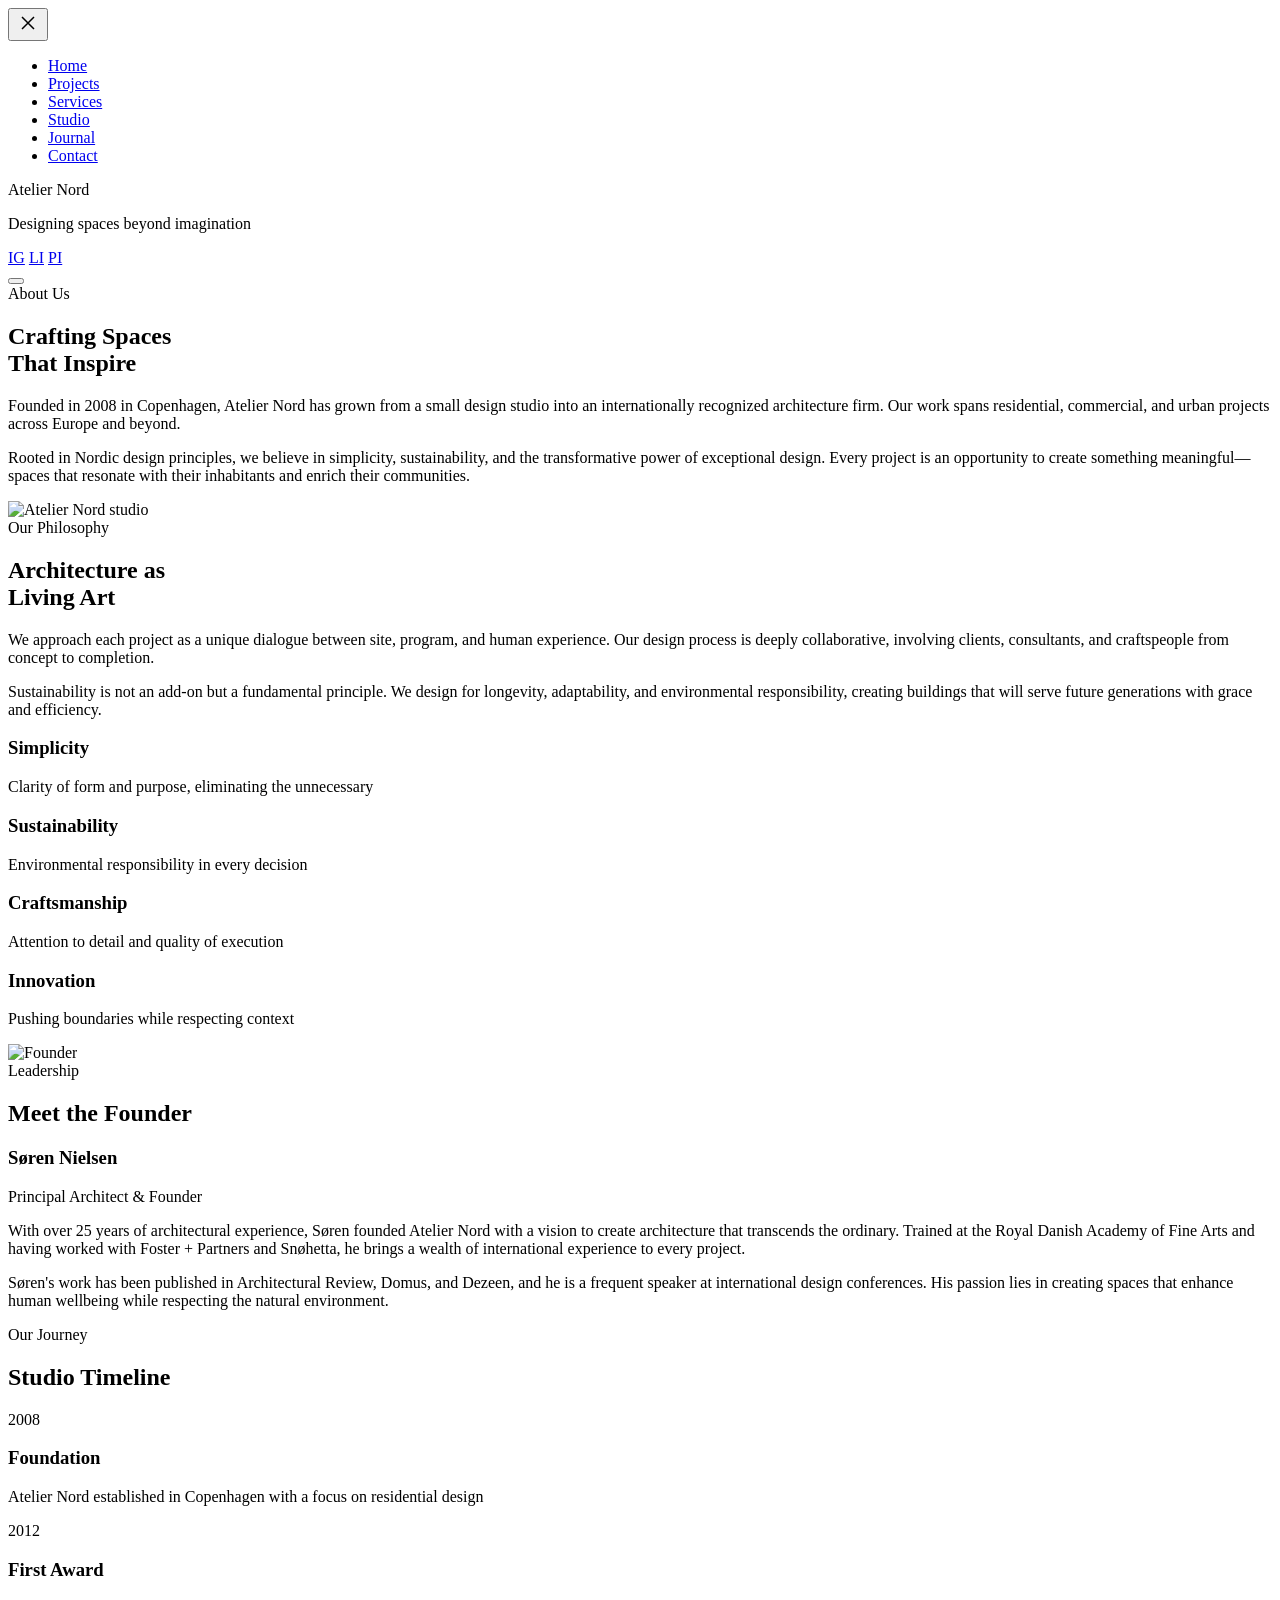
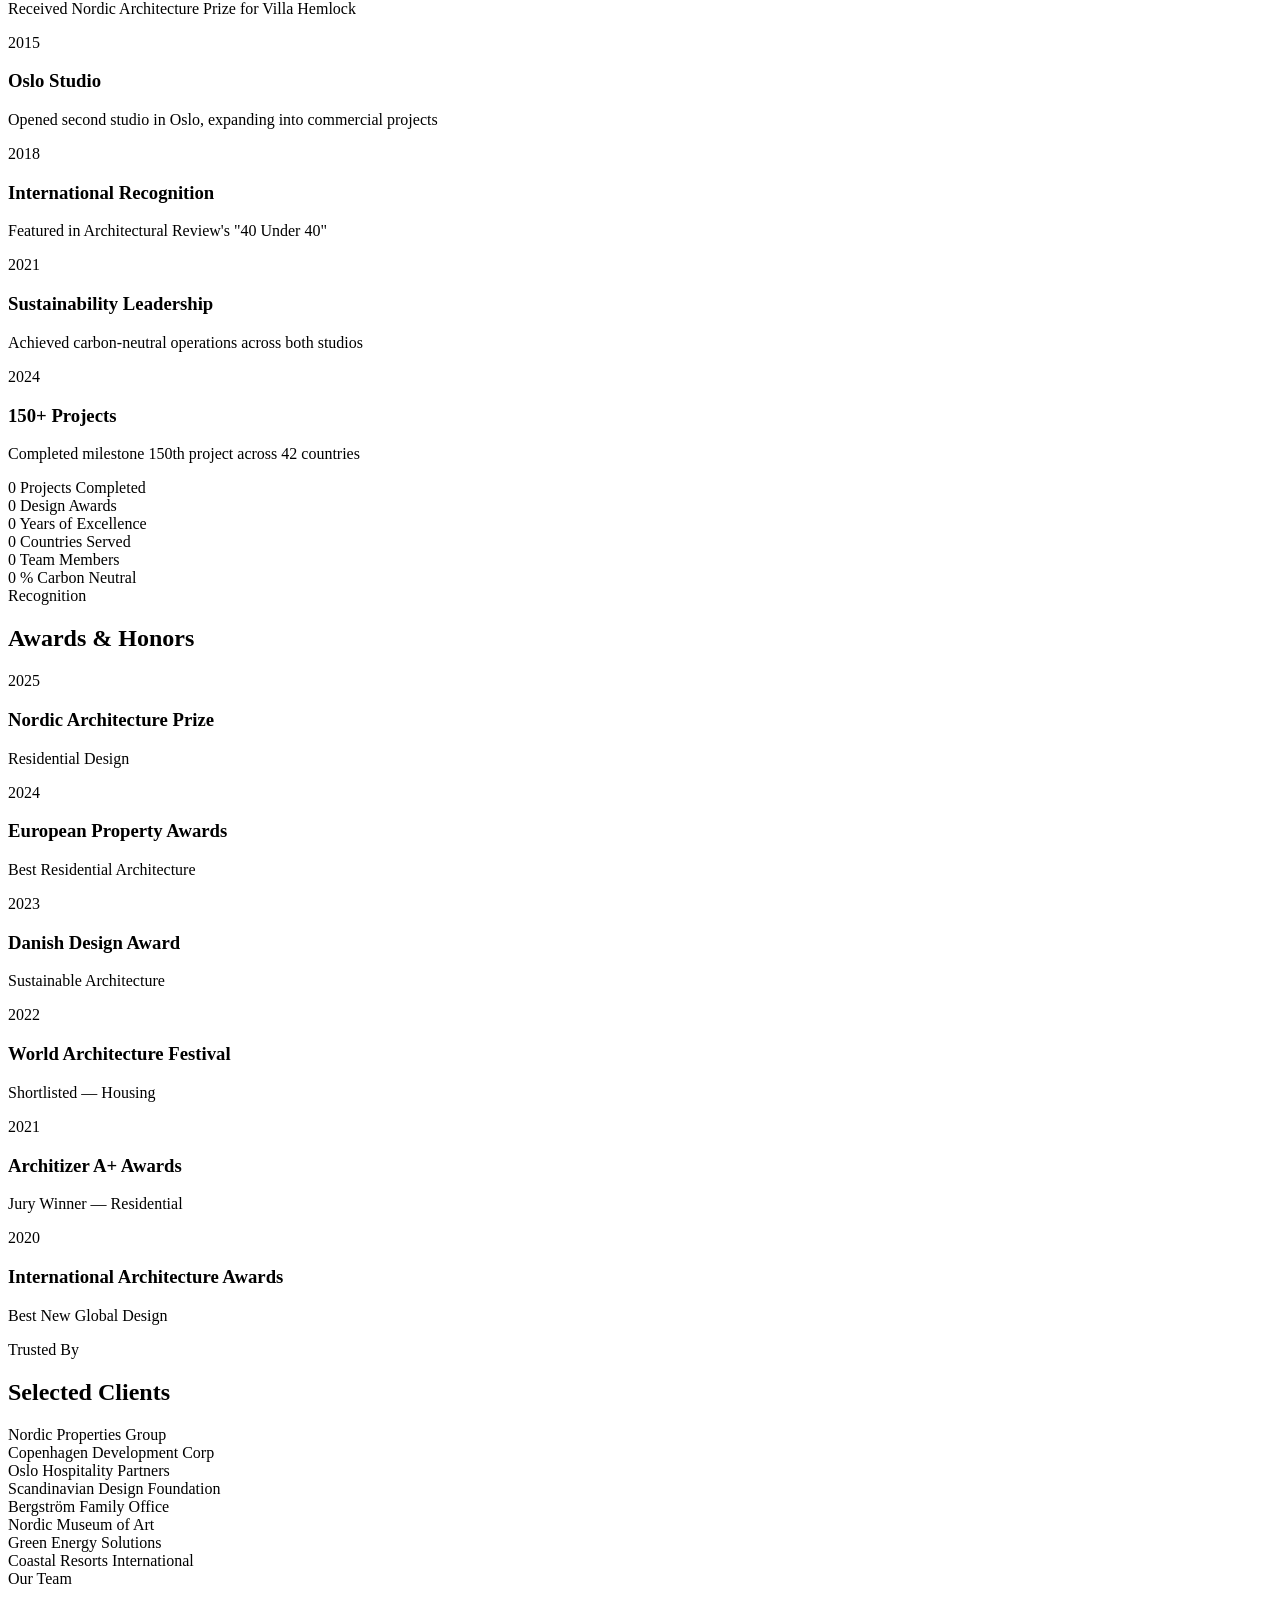
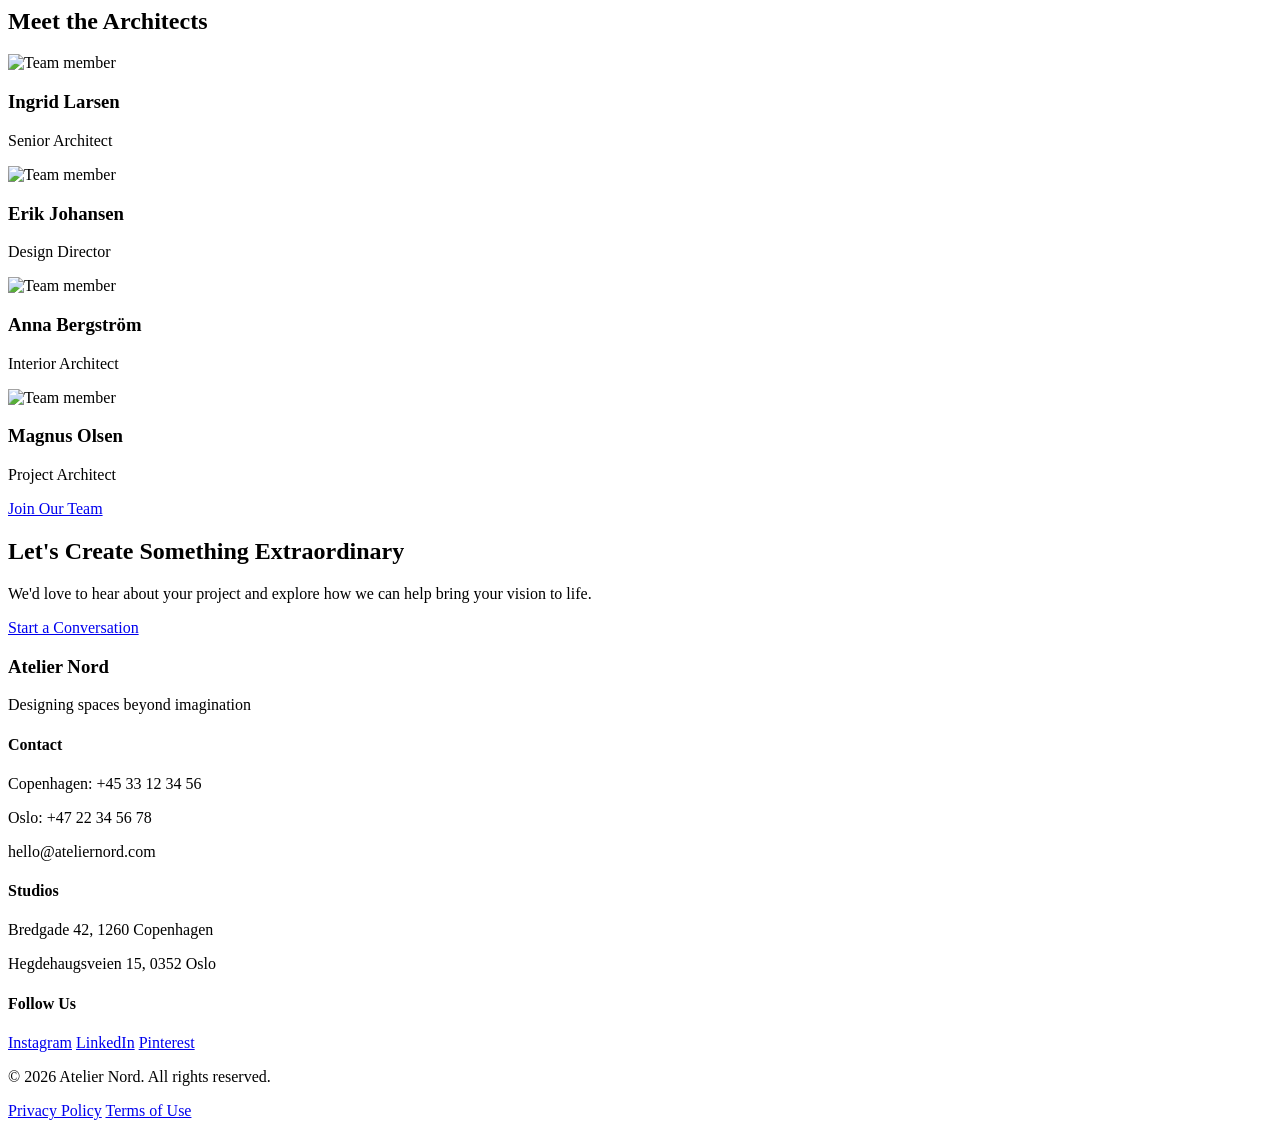
==== about.html @ 42bc9778 "Add files via upload" ====
<!DOCTYPE html>
<html lang="en">
<head>
    <meta charset="UTF-8">
    <meta name="viewport" content="width=device-width, initial-scale=1.0">
    <meta name="description" content="Learn about Atelier Nord—our philosophy, team, and commitment to architectural excellence since 2008.">
    <title>About Us | Atelier Nord</title>
    
    <link rel="preconnect" href="https://fonts.googleapis.com">
    <link rel="preconnect" href="https://fonts.gstatic.com" crossorigin>
    <link href="https://fonts.googleapis.com/css2?family=Cormorant+Garamond:ital,wght@0,300;0,400;0,500;0,600;1,400&family=Inter:wght@300;400;500&display=swap" rel="stylesheet">
    
    <link rel="stylesheet" href="css/style.css">
</head>
<body class="about-page">
    <!-- Custom Cursor -->
    <div class="cursor" id="cursor"></div>
    <div class="cursor-follower" id="cursorFollower"></div>

    <!-- Navigation Sidebar -->
    <nav class="sidebar" id="sidebar">
        <div class="sidebar-header">
            <button class="close-sidebar" id="closeSidebar" aria-label="Close menu">
                <svg width="24" height="24" viewBox="0 0 24 24" fill="none" stroke="currentColor" stroke-width="1.5">
                    <path d="M18 6L6 18M6 6l12 12"/>
                </svg>
            </button>
        </div>
        <div class="sidebar-content">
            <ul class="nav-menu">
                <li><a href="index.html" class="nav-link">Home</a></li>
                <li><a href="projects.html" class="nav-link">Projects</a></li>
                <li><a href="services.html" class="nav-link">Services</a></li>
                <li><a href="about.html" class="nav-link active">Studio</a></li>
                <li><a href="journal.html" class="nav-link">Journal</a></li>
                <li><a href="contact.html" class="nav-link">Contact</a></li>
            </ul>
            <div class="sidebar-footer">
                <p class="studio-name">Atelier Nord</p>
                <p class="studio-tagline">Designing spaces beyond imagination</p>
                <div class="social-links">
                    <a href="#" class="social-link" aria-label="Instagram">IG</a>
                    <a href="#" class="social-link" aria-label="LinkedIn">LI</a>
                    <a href="#" class="social-link" aria-label="Pinterest">PI</a>
                </div>
            </div>
        </div>
    </nav>

    <!-- Menu Toggle -->
    <button class="menu-toggle" id="menuToggle" aria-label="Open menu">
        <span class="hamburger-line"></span>
        <span class="hamburger-line"></span>
        <span class="hamburger-line"></span>
    </button>

    <!-- Studio Introduction -->
    <section class="studio-intro">
        <div class="studio-intro-content">
            <span class="page-label">About Us</span>
            <h1 class="page-title">Crafting Spaces<br>That Inspire</h1>
            <p class="studio-intro-text">
                Founded in 2008 in Copenhagen, Atelier Nord has grown from a small design 
                studio into an internationally recognized architecture firm. Our work spans 
                residential, commercial, and urban projects across Europe and beyond.
            </p>
            <p class="studio-intro-text">
                Rooted in Nordic design principles, we believe in simplicity, sustainability, 
                and the transformative power of exceptional design. Every project is an 
                opportunity to create something meaningful—spaces that resonate with their 
                inhabitants and enrich their communities.
            </p>
        </div>
        <div class="studio-intro-image">
            <img src="https://images.unsplash.com/photo-1497366811353-6870744d04b2?w=1000&q=80" alt="Atelier Nord studio" loading="lazy">
        </div>
    </section>

    <!-- Philosophy -->
    <section class="philosophy-section">
        <div class="philosophy-container">
            <div class="philosophy-content">
                <span class="section-label">Our Philosophy</span>
                <h2 class="section-title">Architecture as<br>Living Art</h2>
                <p class="philosophy-text">
                    We approach each project as a unique dialogue between site, program, 
                    and human experience. Our design process is deeply collaborative, 
                    involving clients, consultants, and craftspeople from concept to completion.
                </p>
                <p class="philosophy-text">
                    Sustainability is not an add-on but a fundamental principle. We design 
                    for longevity, adaptability, and environmental responsibility, creating 
                    buildings that will serve future generations with grace and efficiency.
                </p>
            </div>
            <div class="philosophy-values">
                <div class="value-item">
                    <h3 class="value-title">Simplicity</h3>
                    <p class="value-description">Clarity of form and purpose, eliminating the unnecessary</p>
                </div>
                <div class="value-item">
                    <h3 class="value-title">Sustainability</h3>
                    <p class="value-description">Environmental responsibility in every decision</p>
                </div>
                <div class="value-item">
                    <h3 class="value-title">Craftsmanship</h3>
                    <p class="value-description">Attention to detail and quality of execution</p>
                </div>
                <div class="value-item">
                    <h3 class="value-title">Innovation</h3>
                    <p class="value-description">Pushing boundaries while respecting context</p>
                </div>
            </div>
        </div>
    </section>

    <!-- Founder -->
    <section class="founder-section">
        <div class="founder-container">
            <div class="founder-image">
                <img src="https://images.unsplash.com/photo-1560250097-0b93528c311a?w=800&q=80" alt="Founder" loading="lazy">
            </div>
            <div class="founder-content">
                <span class="section-label">Leadership</span>
                <h2 class="section-title">Meet the Founder</h2>
                <h3 class="founder-name">Søren Nielsen</h3>
                <p class="founder-title">Principal Architect & Founder</p>
                <p class="founder-bio">
                    With over 25 years of architectural experience, Søren founded Atelier Nord 
                    with a vision to create architecture that transcends the ordinary. Trained 
                    at the Royal Danish Academy of Fine Arts and having worked with Foster + 
                    Partners and Snøhetta, he brings a wealth of international experience to 
                    every project.
                </p>
                <p class="founder-bio">
                    Søren's work has been published in Architectural Review, Domus, and 
                    Dezeen, and he is a frequent speaker at international design conferences. 
                    His passion lies in creating spaces that enhance human wellbeing while 
                    respecting the natural environment.
                </p>
            </div>
        </div>
    </section>

    <!-- Timeline -->
    <section class="timeline-section">
        <div class="timeline-container">
            <span class="section-label">Our Journey</span>
            <h2 class="section-title">Studio Timeline</h2>
            <div class="studio-timeline">
                <div class="timeline-item">
                    <div class="timeline-year">2008</div>
                    <div class="timeline-content">
                        <h3>Foundation</h3>
                        <p>Atelier Nord established in Copenhagen with a focus on residential design</p>
                    </div>
                </div>
                <div class="timeline-item">
                    <div class="timeline-year">2012</div>
                    <div class="timeline-content">
                        <h3>First Award</h3>
                        <p>Received Nordic Architecture Prize for Villa Hemlock</p>
                    </div>
                </div>
                <div class="timeline-item">
                    <div class="timeline-year">2015</div>
                    <div class="timeline-content">
                        <h3>Oslo Studio</h3>
                        <p>Opened second studio in Oslo, expanding into commercial projects</p>
                    </div>
                </div>
                <div class="timeline-item">
                    <div class="timeline-year">2018</div>
                    <div class="timeline-content">
                        <h3>International Recognition</h3>
                        <p>Featured in Architectural Review's "40 Under 40"</p>
                    </div>
                </div>
                <div class="timeline-item">
                    <div class="timeline-year">2021</div>
                    <div class="timeline-content">
                        <h3>Sustainability Leadership</h3>
                        <p>Achieved carbon-neutral operations across both studios</p>
                    </div>
                </div>
                <div class="timeline-item">
                    <div class="timeline-year">2024</div>
                    <div class="timeline-content">
                        <h3>150+ Projects</h3>
                        <p>Completed milestone 150th project across 42 countries</p>
                    </div>
                </div>
            </div>
        </div>
    </section>

    <!-- Statistics -->
    <section class="about-statistics">
        <div class="stats-container">
            <div class="stat-item">
                <span class="stat-number" data-count="156">0</span>
                <span class="stat-label">Projects Completed</span>
            </div>
            <div class="stat-item">
                <span class="stat-number" data-count="24">0</span>
                <span class="stat-label">Design Awards</span>
            </div>
            <div class="stat-item">
                <span class="stat-number" data-count="18">0</span>
                <span class="stat-label">Years of Excellence</span>
            </div>
            <div class="stat-item">
                <span class="stat-number" data-count="42">0</span>
                <span class="stat-label">Countries Served</span>
            </div>
            <div class="stat-item">
                <span class="stat-number" data-count="35">0</span>
                <span class="stat-label">Team Members</span>
            </div>
            <div class="stat-item">
                <span class="stat-number" data-count="100">0</span>
                <span class="stat-label">% Carbon Neutral</span>
            </div>
        </div>
    </section>

    <!-- Awards -->
    <section class="awards-section">
        <div class="awards-container">
            <span class="section-label">Recognition</span>
            <h2 class="section-title">Awards & Honors</h2>
            <div class="awards-grid">
                <div class="award-card">
                    <span class="award-year">2025</span>
                    <h3 class="award-name">Nordic Architecture Prize</h3>
                    <p class="award-category">Residential Design</p>
                </div>
                <div class="award-card">
                    <span class="award-year">2024</span>
                    <h3 class="award-name">European Property Awards</h3>
                    <p class="award-category">Best Residential Architecture</p>
                </div>
                <div class="award-card">
                    <span class="award-year">2023</span>
                    <h3 class="award-name">Danish Design Award</h3>
                    <p class="award-category">Sustainable Architecture</p>
                </div>
                <div class="award-card">
                    <span class="award-year">2022</span>
                    <h3 class="award-name">World Architecture Festival</h3>
                    <p class="award-category">Shortlisted — Housing</p>
                </div>
                <div class="award-card">
                    <span class="award-year">2021</span>
                    <h3 class="award-name">Architizer A+ Awards</h3>
                    <p class="award-category">Jury Winner — Residential</p>
                </div>
                <div class="award-card">
                    <span class="award-year">2020</span>
                    <h3 class="award-name">International Architecture Awards</h3>
                    <p class="award-category">Best New Global Design</p>
                </div>
            </div>
        </div>
    </section>

    <!-- Clients -->
    <section class="clients-section">
        <div class="clients-container">
            <span class="section-label">Trusted By</span>
            <h2 class="section-title">Selected Clients</h2>
            <div class="clients-grid">
                <div class="client-item">Nordic Properties Group</div>
                <div class="client-item">Copenhagen Development Corp</div>
                <div class="client-item">Oslo Hospitality Partners</div>
                <div class="client-item">Scandinavian Design Foundation</div>
                <div class="client-item">Bergström Family Office</div>
                <div class="client-item">Nordic Museum of Art</div>
                <div class="client-item">Green Energy Solutions</div>
                <div class="client-item">Coastal Resorts International</div>
            </div>
        </div>
    </section>

    <!-- Team Preview -->
    <section class="team-section">
        <div class="team-container">
            <span class="section-label">Our Team</span>
            <h2 class="section-title">Meet the Architects</h2>
            <div class="team-grid">
                <div class="team-member">
                    <img src="https://images.unsplash.com/photo-1573496359142-b8d87734a5a2?w=600&q=80" alt="Team member" loading="lazy">
                    <h3 class="member-name">Ingrid Larsen</h3>
                    <p class="member-role">Senior Architect</p>
                </div>
                <div class="team-member">
                    <img src="https://images.unsplash.com/photo-1472099645785-5658abf4ff4e?w=600&q=80" alt="Team member" loading="lazy">
                    <h3 class="member-name">Erik Johansen</h3>
                    <p class="member-role">Design Director</p>
                </div>
                <div class="team-member">
                    <img src="https://images.unsplash.com/photo-1580489944761-15a19d654956?w=600&q=80" alt="Team member" loading="lazy">
                    <h3 class="member-name">Anna Bergström</h3>
                    <p class="member-role">Interior Architect</p>
                </div>
                <div class="team-member">
                    <img src="https://images.unsplash.com/photo-1519085360753-af0119f7cbe7?w=600&q=80" alt="Team member" loading="lazy">
                    <h3 class="member-name">Magnus Olsen</h3>
                    <p class="member-role">Project Architect</p>
                </div>
            </div>
            <div class="team-cta">
                <a href="contact.html" class="btn btn-outline">Join Our Team</a>
            </div>
        </div>
    </section>

    <!-- CTA -->
    <section class="about-cta">
        <div class="cta-content">
            <h2 class="cta-title">Let's Create Something Extraordinary</h2>
            <p class="cta-description">We'd love to hear about your project and explore how we can help bring your vision to life.</p>
            <a href="contact.html" class="btn btn-primary btn-large">Start a Conversation</a>
        </div>
    </section>

    <!-- Footer -->
    <footer class="footer">
        <div class="footer-content">
            <div class="footer-brand">
                <h3 class="footer-logo">Atelier Nord</h3>
                <p class="footer-tagline">Designing spaces beyond imagination</p>
            </div>
            
            <div class="footer-contact">
                <h4 class="footer-heading">Contact</h4>
                <p>Copenhagen: +45 33 12 34 56</p>
                <p>Oslo: +47 22 34 56 78</p>
                <p>hello@ateliernord.com</p>
            </div>

            <div class="footer-address">
                <h4 class="footer-heading">Studios</h4>
                <p>Bredgade 42, 1260 Copenhagen</p>
                <p>Hegdehaugsveien 15, 0352 Oslo</p>
            </div>

            <div class="footer-social">
                <h4 class="footer-heading">Follow Us</h4>
                <div class="social-links">
                    <a href="#" class="social-link">Instagram</a>
                    <a href="#" class="social-link">LinkedIn</a>
                    <a href="#" class="social-link">Pinterest</a>
                </div>
            </div>
        </div>
        
        <div class="footer-bottom">
            <p>&copy; 2026 Atelier Nord. All rights reserved.</p>
            <div class="footer-links">
                <a href="#">Privacy Policy</a>
                <a href="#">Terms of Use</a>
            </div>
        </div>
    </footer>

    <script src="js/script.js"></script>
</body>
</html>
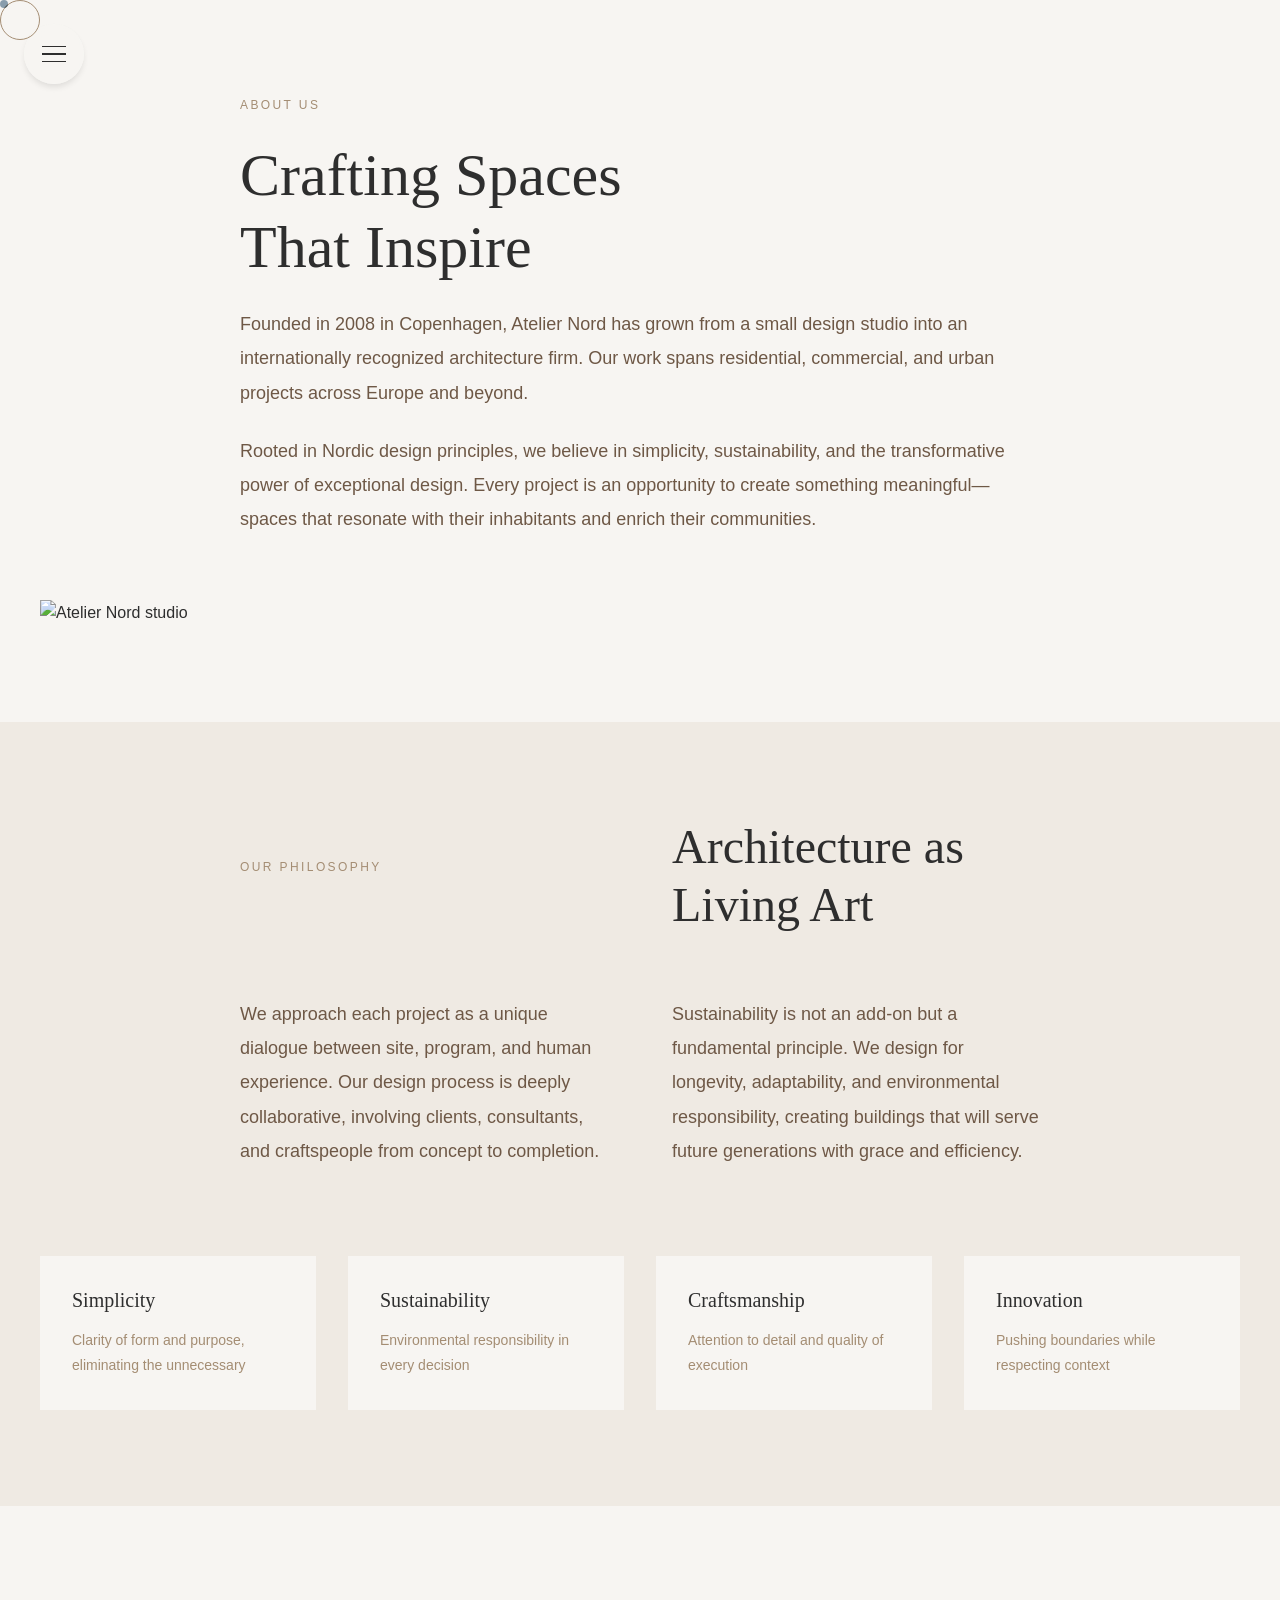
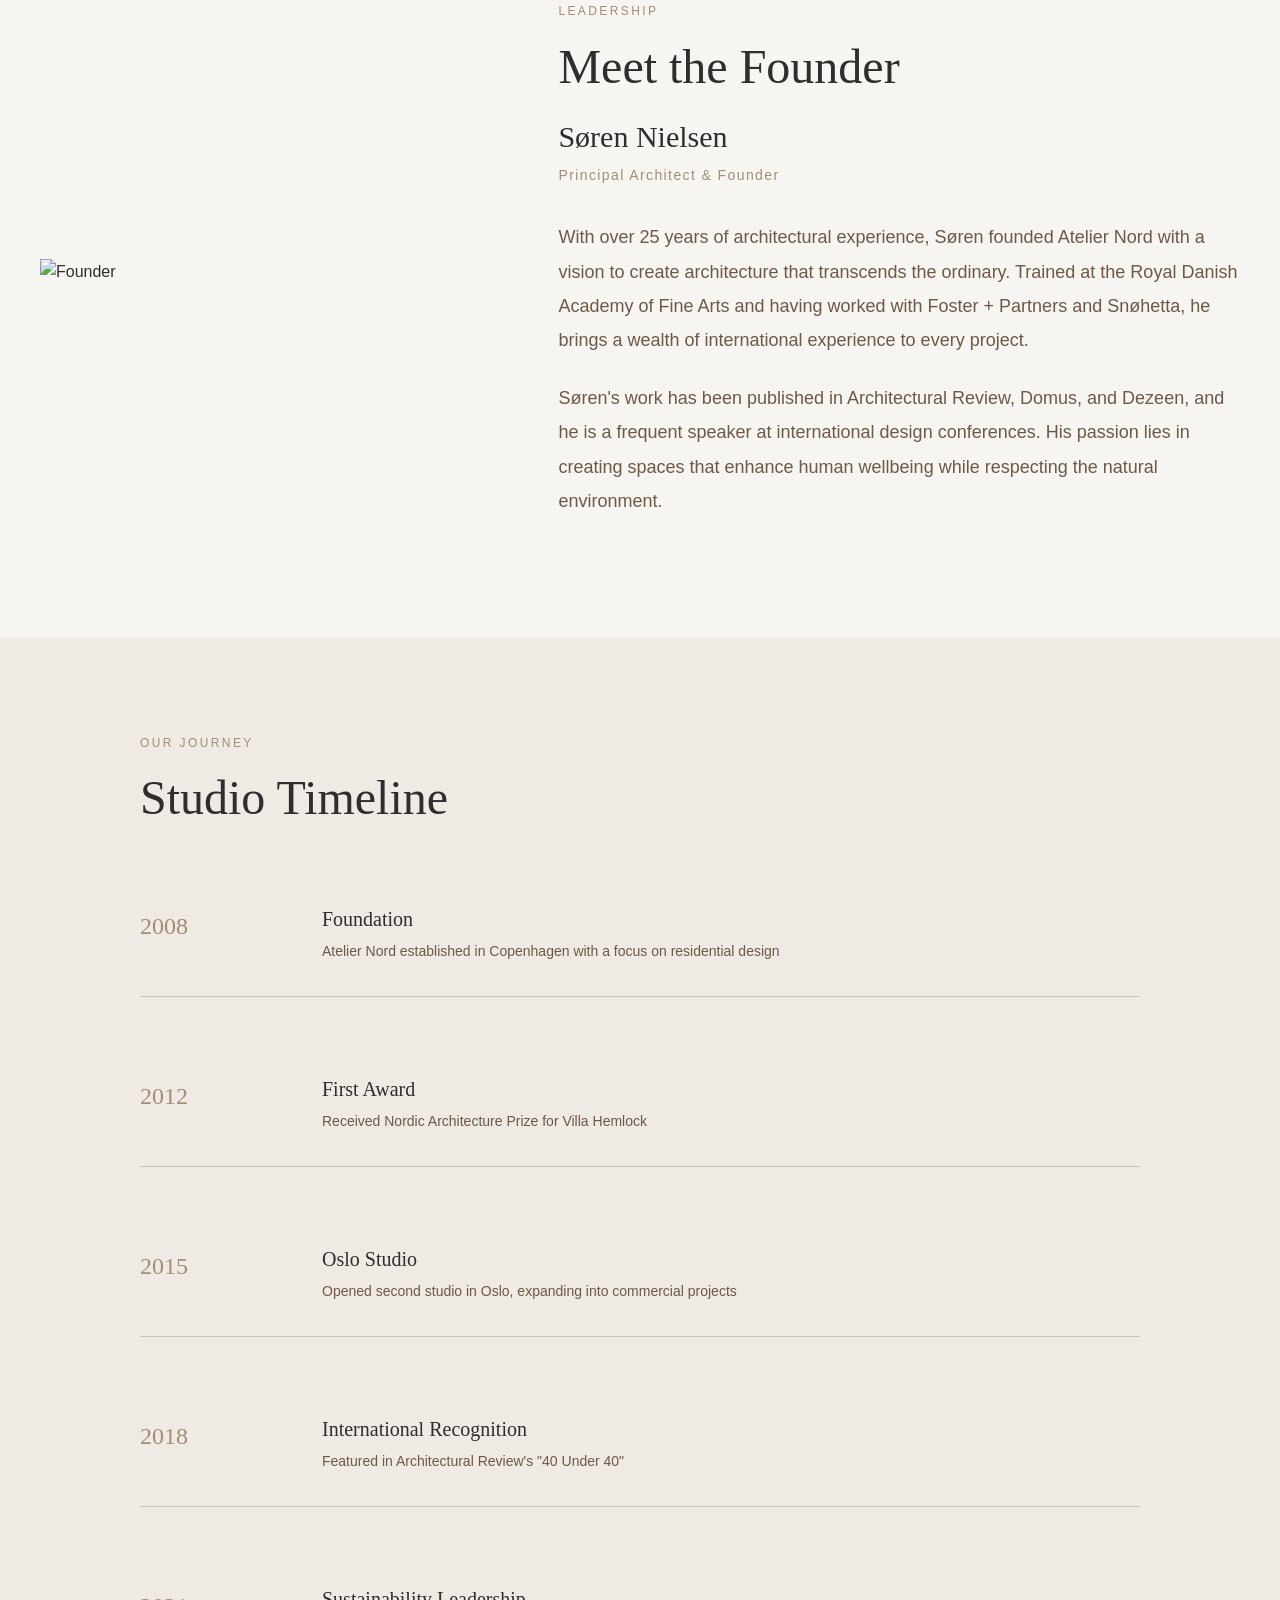
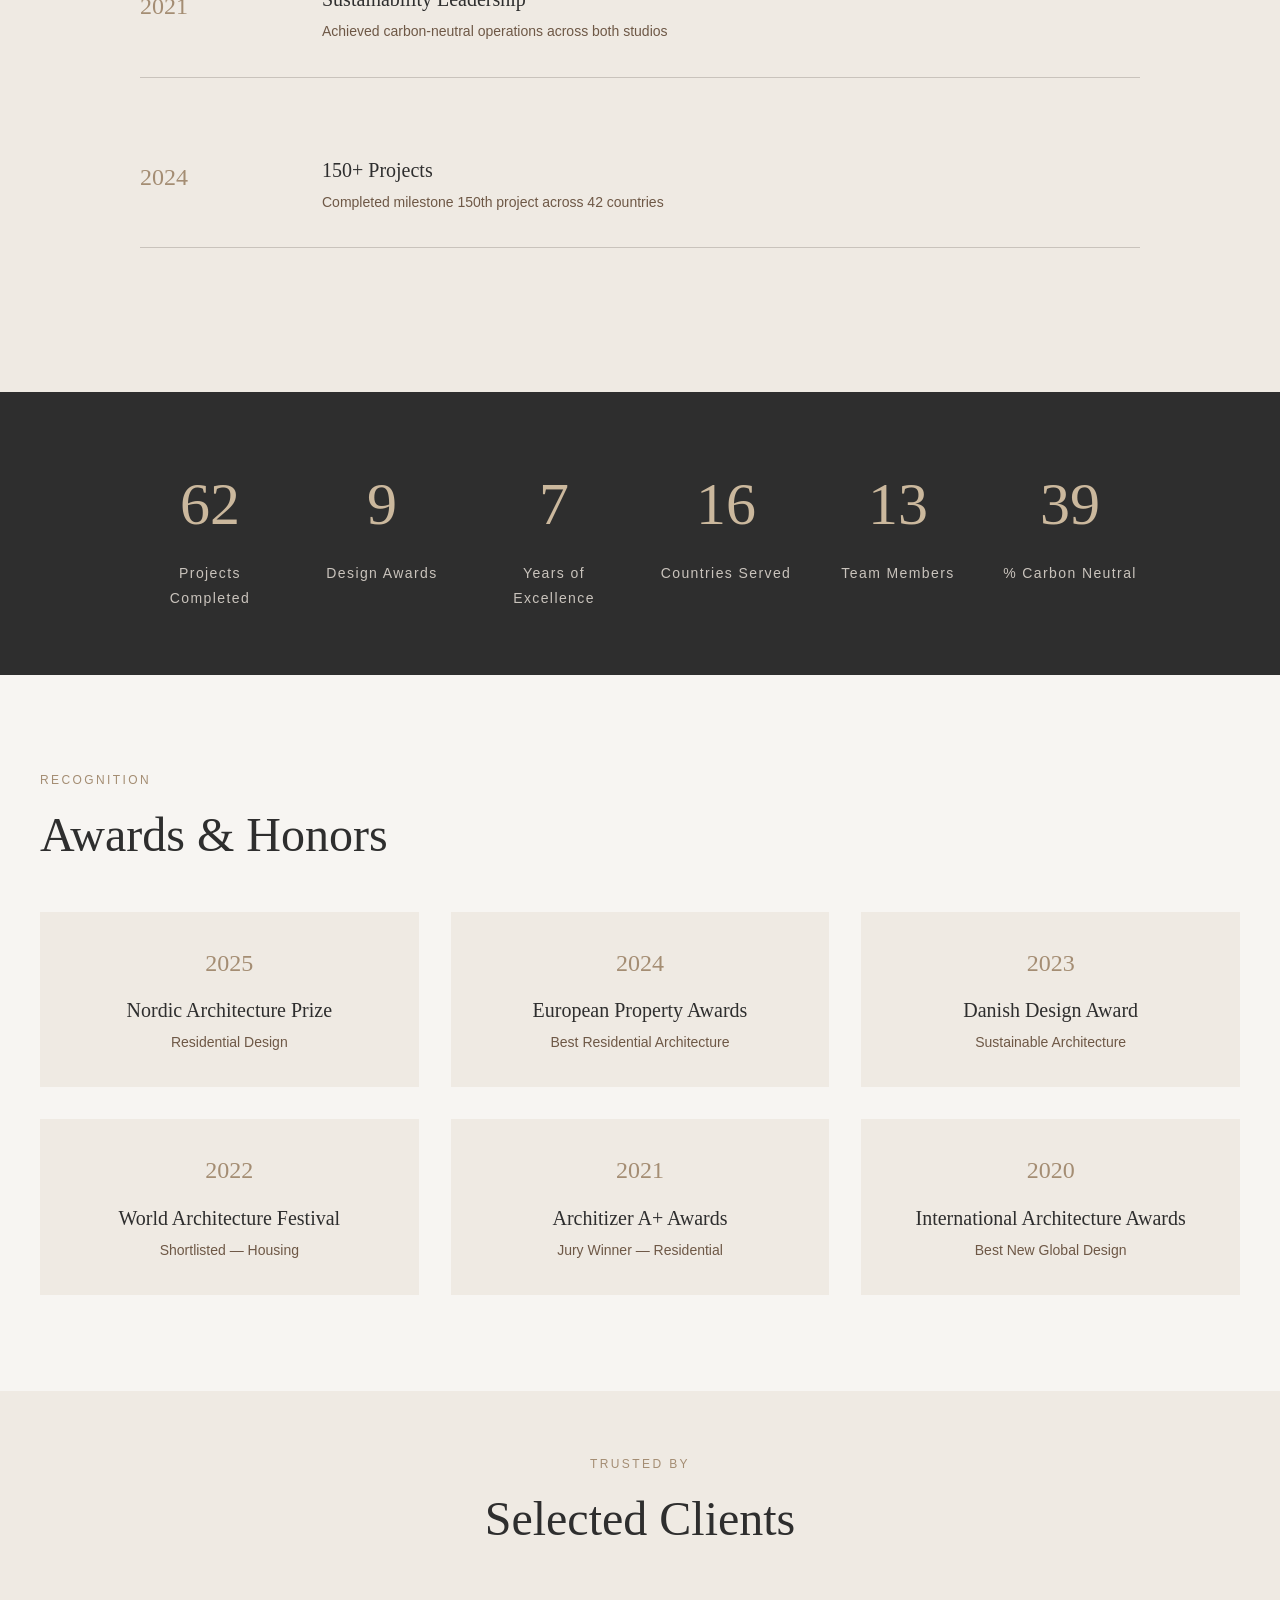
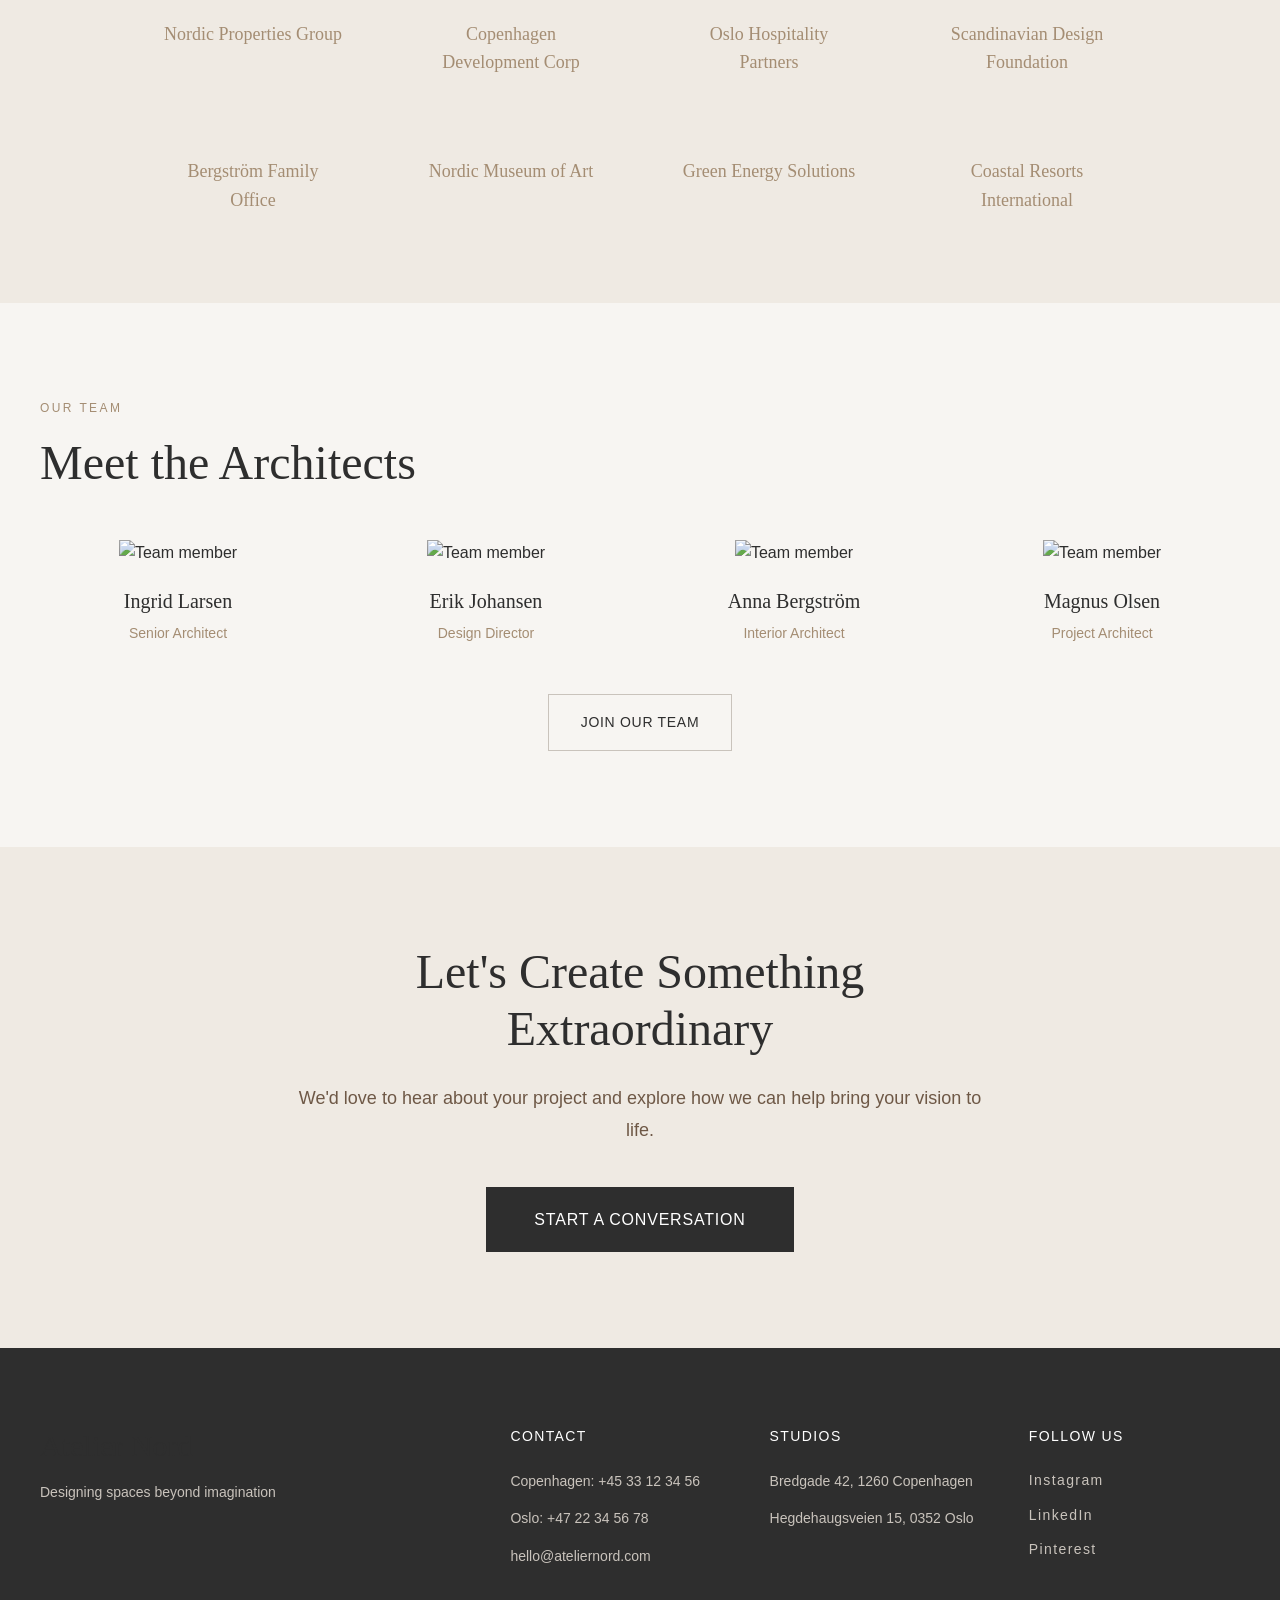
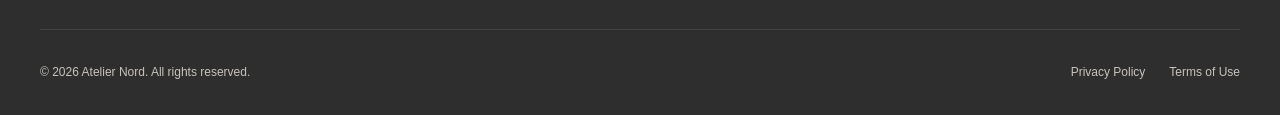
==== commit 36417338: "Update stylesheet and script paths in about.html" ====
--- a/about.html
+++ b/about.html
@@ -10,7 +10,7 @@
     <link rel="preconnect" href="https://fonts.gstatic.com" crossorigin>
     <link href="https://fonts.googleapis.com/css2?family=Cormorant+Garamond:ital,wght@0,300;0,400;0,500;0,600;1,400&family=Inter:wght@300;400;500&display=swap" rel="stylesheet">
     
-    <link rel="stylesheet" href="css/style.css">
+    <link rel="stylesheet" href="style.css">
 </head>
 <body class="about-page">
     <!-- Custom Cursor -->
@@ -364,6 +364,6 @@
         </div>
     </footer>
 
-    <script src="js/script.js"></script>
+    <script src="script.js"></script>
 </body>
-</html>+</html>
--- a/style.css
+++ b/style.css
@@ -0,0 +1,2551 @@
+/* ============================================
+   ATELIER NORD — Premium Architecture Studio
+   Comprehensive Stylesheet
+   ============================================ */
+
+/* CSS Variables & Design Tokens */
+:root {
+    /* Colors */
+    --color-ivory: #F7F5F2;
+    --color-stone: #EFEAE3;
+    --color-concrete: #C9C3BC;
+    --color-sand: #CBB89D;
+    --color-taupe: #A48D73;
+    --color-walnut: #6E5846;
+    --color-charcoal: #2E2E2E;
+    --color-black: #1A1A1A;
+    --color-white: #FFFFFF;
+    
+    /* Typography */
+    --font-serif: 'Cormorant Garamond', Georgia, serif;
+    --font-sans: 'Inter', -apple-system, BlinkMacSystemFont, sans-serif;
+    
+    /* Font Sizes */
+    --text-xs: 0.75rem;
+    --text-sm: 0.875rem;
+    --text-base: 1rem;
+    --text-lg: 1.125rem;
+    --text-xl: 1.25rem;
+    --text-2xl: 1.5rem;
+    --text-3xl: 1.875rem;
+    --text-4xl: 2.25rem;
+    --text-5xl: 3rem;
+    --text-6xl: 3.75rem;
+    --text-7xl: 4.5rem;
+    
+    /* Spacing */
+    --space-1: 0.25rem;
+    --space-2: 0.5rem;
+    --space-3: 0.75rem;
+    --space-4: 1rem;
+    --space-5: 1.25rem;
+    --space-6: 1.5rem;
+    --space-8: 2rem;
+    --space-10: 2.5rem;
+    --space-12: 3rem;
+    --space-16: 4rem;
+    --space-20: 5rem;
+    --space-24: 6rem;
+    --space-32: 8rem;
+    
+    /* Transitions */
+    --transition-fast: 0.2s cubic-bezier(0.4, 0, 0.2, 1);
+    --transition-base: 0.3s cubic-bezier(0.4, 0, 0.2, 1);
+    --transition-slow: 0.5s cubic-bezier(0.4, 0, 0.2, 1);
+    --transition-luxury: 0.8s cubic-bezier(0.16, 1, 0.3, 1);
+    
+    /* Shadows */
+    --shadow-sm: 0 1px 2px 0 rgba(0, 0, 0, 0.05);
+    --shadow-md: 0 4px 6px -1px rgba(0, 0, 0, 0.1);
+    --shadow-lg: 0 10px 15px -3px rgba(0, 0, 0, 0.1);
+    --shadow-xl: 0 20px 25px -5px rgba(0, 0, 0, 0.1);
+    
+    /* Border Radius */
+    --radius-sm: 0.25rem;
+    --radius-md: 0.5rem;
+    --radius-lg: 1rem;
+    --radius-xl: 1.5rem;
+    --radius-full: 9999px;
+}
+
+/* Reset & Base Styles */
+*, *::before, *::after {
+    margin: 0;
+    padding: 0;
+    box-sizing: border-box;
+}
+
+html {
+    scroll-behavior: smooth;
+    -webkit-font-smoothing: antialiased;
+    -moz-osx-font-smoothing: grayscale;
+}
+
+body {
+    font-family: var(--font-sans);
+    font-size: var(--text-base);
+    line-height: 1.6;
+    color: var(--color-charcoal);
+    background-color: var(--color-ivory);
+    overflow-x: hidden;
+    cursor: none;
+}
+
+/* Custom Cursor */
+.cursor {
+    position: fixed;
+    width: 8px;
+    height: 8px;
+    background: var(--color-walnut);
+    border-radius: 50%;
+    pointer-events: none;
+    z-index: 10000;
+    mix-blend-mode: difference;
+    transition: transform 0.1s ease;
+}
+
+.cursor-follower {
+    position: fixed;
+    width: 40px;
+    height: 40px;
+    border: 1px solid var(--color-taupe);
+    border-radius: 50%;
+    pointer-events: none;
+    z-index: 9999;
+    transition: transform 0.3s ease, width 0.3s ease, height 0.3s ease;
+}
+
+.cursor.hover {
+    transform: scale(2);
+}
+
+.cursor-follower.hover {
+    width: 60px;
+    height: 60px;
+    background: rgba(164, 141, 115, 0.1);
+}
+
+/* Typography */
+h1, h2, h3, h4, h5, h6 {
+    font-family: var(--font-serif);
+    font-weight: 400;
+    line-height: 1.2;
+    color: var(--color-charcoal);
+}
+
+h1 { font-size: var(--text-6xl); }
+h2 { font-size: var(--text-5xl); }
+h3 { font-size: var(--text-3xl); }
+h4 { font-size: var(--text-2xl); }
+
+p {
+    color: var(--color-walnut);
+    line-height: 1.8;
+}
+
+a {
+    text-decoration: none;
+    color: inherit;
+    transition: var(--transition-base);
+}
+
+/* Buttons */
+.btn {
+    display: inline-flex;
+    align-items: center;
+    justify-content: center;
+    padding: var(--space-4) var(--space-8);
+    font-family: var(--font-sans);
+    font-size: var(--text-sm);
+    font-weight: 500;
+    letter-spacing: 0.05em;
+    text-transform: uppercase;
+    border: none;
+    cursor: pointer;
+    transition: var(--transition-luxury);
+    position: relative;
+    overflow: hidden;
+}
+
+.btn-primary {
+    background: var(--color-charcoal);
+    color: var(--color-white);
+}
+
+.btn-primary:hover {
+    background: var(--color-walnut);
+    transform: translateY(-2px);
+}
+
+.btn-secondary {
+    background: transparent;
+    color: var(--color-white);
+    border: 1px solid rgba(255, 255, 255, 0.5);
+}
+
+.btn-secondary:hover {
+    background: rgba(255, 255, 255, 0.1);
+    border-color: var(--color-white);
+}
+
+.btn-outline {
+    background: transparent;
+    color: var(--color-charcoal);
+    border: 1px solid var(--color-concrete);
+}
+
+.btn-outline:hover {
+    background: var(--color-charcoal);
+    color: var(--color-white);
+    border-color: var(--color-charcoal);
+}
+
+.btn-text {
+    background: transparent;
+    color: var(--color-taupe);
+    padding: 0;
+}
+
+.btn-text:hover {
+    color: var(--color-walnut);
+}
+
+.btn-large {
+    padding: var(--space-5) var(--space-12);
+    font-size: var(--text-base);
+}
+
+/* ============================================
+   NAVIGATION SIDEBAR
+   ============================================ */
+.menu-toggle {
+    position: fixed;
+    top: var(--space-6);
+    left: var(--space-6);
+    z-index: 1000;
+    background: rgba(247, 245, 242, 0.9);
+    backdrop-filter: blur(10px);
+    border: none;
+    width: 60px;
+    height: 60px;
+    border-radius: 50%;
+    cursor: pointer;
+    display: flex;
+    flex-direction: column;
+    align-items: center;
+    justify-content: center;
+    gap: 6px;
+    transition: var(--transition-base);
+    box-shadow: var(--shadow-md);
+}
+
+.menu-toggle:hover {
+    transform: scale(1.05);
+}
+
+.hamburger-line {
+    width: 24px;
+    height: 1.5px;
+    background: var(--color-charcoal);
+    transition: var(--transition-base);
+}
+
+.menu-toggle.active .hamburger-line:nth-child(1) {
+    transform: rotate(45deg) translate(5px, 5px);
+}
+
+.menu-toggle.active .hamburger-line:nth-child(2) {
+    opacity: 0;
+}
+
+.menu-toggle.active .hamburger-line:nth-child(3) {
+    transform: rotate(-45deg) translate(5px, -5px);
+}
+
+.sidebar {
+    position: fixed;
+    top: 0;
+    left: 0;
+    width: 100%;
+    height: 100vh;
+    background: rgba(247, 245, 242, 0.95);
+    backdrop-filter: blur(20px);
+    z-index: 999;
+    opacity: 0;
+    visibility: hidden;
+    transition: var(--transition-luxury);
+    overflow-y: auto;
+}
+
+.sidebar.active {
+    opacity: 1;
+    visibility: visible;
+}
+
+.sidebar-header {
+    padding: var(--space-6);
+    display: flex;
+    justify-content: flex-end;
+}
+
+.close-sidebar {
+    background: none;
+    border: none;
+    cursor: pointer;
+    padding: var(--space-2);
+    color: var(--color-charcoal);
+    transition: var(--transition-base);
+}
+
+.close-sidebar:hover {
+    transform: rotate(90deg);
+}
+
+.sidebar-content {
+    padding: var(--space-12) var(--space-6);
+    max-width: 600px;
+    margin: 0 auto;
+}
+
+.nav-menu {
+    list-style: none;
+    margin-bottom: var(--space-16);
+}
+
+.nav-menu li {
+    margin-bottom: var(--space-6);
+}
+
+.nav-link {
+    font-family: var(--font-serif);
+    font-size: var(--text-5xl);
+    color: var(--color-charcoal);
+    display: block;
+    padding: var(--space-4) 0;
+    position: relative;
+    transition: var(--transition-base);
+}
+
+.nav-link::after {
+    content: '';
+    position: absolute;
+    bottom: var(--space-4);
+    left: 0;
+    width: 0;
+    height: 1px;
+    background: var(--color-taupe);
+    transition: var(--transition-luxury);
+}
+
+.nav-link:hover::after,
+.nav-link.active::after {
+    width: 100%;
+}
+
+.nav-link.active {
+    color: var(--color-taupe);
+}
+
+.sidebar-footer {
+    padding-top: var(--space-12);
+    border-top: 1px solid var(--color-concrete);
+}
+
+.studio-name {
+    font-family: var(--font-serif);
+    font-size: var(--text-3xl);
+    color: var(--color-charcoal);
+    margin-bottom: var(--space-2);
+}
+
+.studio-tagline {
+    font-size: var(--text-sm);
+    color: var(--color-taupe);
+    margin-bottom: var(--space-8);
+}
+
+.social-links {
+    display: flex;
+    gap: var(--space-6);
+}
+
+.social-link {
+    font-size: var(--text-sm);
+    color: var(--color-walnut);
+    letter-spacing: 0.1em;
+}
+
+.social-link:hover {
+    color: var(--color-charcoal);
+}
+
+/* ============================================
+   HERO SECTION
+   ============================================ */
+.hero {
+    position: relative;
+    height: 100vh;
+    overflow: hidden;
+    display: flex;
+    align-items: center;
+    justify-content: center;
+}
+
+.hero-background {
+    position: absolute;
+    top: 0;
+    left: 0;
+    width: 100%;
+    height: 100%;
+    z-index: -1;
+}
+
+.parallax-layer {
+    position: absolute;
+    width: 100%;
+    height: 120%;
+    top: -10%;
+}
+
+.hero-image {
+    width: 100%;
+    height: 100%;
+    object-fit: cover;
+    filter: brightness(0.85);
+}
+
+.overlay {
+    position: absolute;
+    top: 0;
+    left: 0;
+    width: 100%;
+    height: 100%;
+    background: linear-gradient(to bottom, rgba(46, 46, 46, 0.3), rgba(46, 46, 46, 0.6));
+}
+
+.hero-content {
+    position: relative;
+    z-index: 1;
+    text-align: center;
+    color: var(--color-white);
+    padding: var(--space-6);
+    max-width: 1200px;
+}
+
+.architectural-grid {
+    position: absolute;
+    top: 0;
+    left: 0;
+    width: 100%;
+    height: 100%;
+    background-image: 
+        linear-gradient(rgba(255,255,255,0.03) 1px, transparent 1px),
+        linear-gradient(90deg, rgba(255,255,255,0.03) 1px, transparent 1px);
+    background-size: 100px 100px;
+    pointer-events: none;
+    opacity: 0.5;
+}
+
+.hero-subtitle {
+    font-family: var(--font-sans);
+    font-size: var(--text-sm);
+    letter-spacing: 0.2em;
+    text-transform: uppercase;
+    margin-bottom: var(--space-8);
+    opacity: 0;
+    transform: translateY(30px);
+    animation: fadeInUp 1s var(--transition-luxury) forwards;
+}
+
+.hero-title {
+    font-family: var(--font-serif);
+    font-size: var(--text-7xl);
+    font-weight: 300;
+    line-height: 1.1;
+    margin-bottom: var(--space-12);
+}
+
+.title-line {
+    display: block;
+    opacity: 0;
+    transform: translateY(50px);
+    animation: fadeInUp 1s var(--transition-luxury) forwards;
+}
+
+.title-line:nth-child(1) { animation-delay: 0.2s; }
+.title-line:nth-child(2) { animation-delay: 0.4s; }
+.title-line:nth-child(3) { animation-delay: 0.6s; }
+.title-line:nth-child(4) { animation-delay: 0.8s; }
+
+.title-line.italic {
+    font-style: italic;
+    font-weight: 400;
+}
+
+.hero-cta {
+    display: flex;
+    gap: var(--space-6);
+    justify-content: center;
+    opacity: 0;
+    transform: translateY(30px);
+    animation: fadeInUp 1s 1s var(--transition-luxury) forwards;
+}
+
+.hero-scroll-indicator {
+    position: absolute;
+    bottom: var(--space-12);
+    left: 50%;
+    transform: translateX(-50%);
+    display: flex;
+    flex-direction: column;
+    align-items: center;
+    gap: var(--space-4);
+    color: var(--color-white);
+    font-size: var(--text-xs);
+    letter-spacing: 0.2em;
+    text-transform: uppercase;
+    opacity: 0;
+    animation: fadeIn 1s 1.5s var(--transition-luxury) forwards;
+}
+
+.scroll-line {
+    width: 1px;
+    height: 60px;
+    background: linear-gradient(to bottom, var(--color-white), transparent);
+    animation: scrollPulse 2s infinite;
+}
+
+@keyframes fadeInUp {
+    to {
+        opacity: 1;
+        transform: translateY(0);
+    }
+}
+
+@keyframes fadeIn {
+    to { opacity: 1; }
+}
+
+@keyframes scrollPulse {
+    0%, 100% { opacity: 0.3; transform: scaleY(1); }
+    50% { opacity: 1; transform: scaleY(0.8); }
+}
+
+/* ============================================
+   SECTIONS COMMON STYLES
+   ============================================ */
+section {
+    padding: var(--space-24) var(--space-6);
+}
+
+.section-header {
+    margin-bottom: var(--space-16);
+}
+
+.section-header.centered {
+    text-align: center;
+}
+
+.section-label {
+    display: block;
+    font-family: var(--font-sans);
+    font-size: var(--text-xs);
+    letter-spacing: 0.2em;
+    text-transform: uppercase;
+    color: var(--color-taupe);
+    margin-bottom: var(--space-4);
+}
+
+.section-title {
+    font-family: var(--font-serif);
+    font-size: var(--text-5xl);
+    font-weight: 300;
+    color: var(--color-charcoal);
+}
+
+/* ============================================
+   FEATURED PROJECTS
+   ============================================ */
+.featured-projects {
+    background: var(--color-stone);
+}
+
+.projects-grid {
+    display: grid;
+    grid-template-columns: repeat(3, 1fr);
+    gap: var(--space-8);
+    margin-bottom: var(--space-12);
+}
+
+.project-card {
+    position: relative;
+    overflow: hidden;
+    cursor: pointer;
+}
+
+.project-card.featured {
+    grid-column: span 2;
+}
+
+.project-image-wrapper {
+    position: relative;
+    overflow: hidden;
+    aspect-ratio: 4/3;
+}
+
+.project-card.featured .project-image-wrapper {
+    aspect-ratio: 16/9;
+}
+
+.project-image-wrapper img {
+    width: 100%;
+    height: 100%;
+    object-fit: cover;
+    transition: transform var(--transition-luxury);
+}
+
+.project-card:hover .project-image-wrapper img {
+    transform: scale(1.05);
+}
+
+.project-overlay {
+    position: absolute;
+    top: 0;
+    left: 0;
+    width: 100%;
+    height: 100%;
+    background: linear-gradient(to top, rgba(46, 46, 46, 0.8), transparent);
+    opacity: 0;
+    transition: var(--transition-luxury);
+}
+
+.project-card:hover .project-overlay {
+    opacity: 1;
+}
+
+.project-info {
+    padding: var(--space-6) 0;
+}
+
+.project-name {
+    font-family: var(--font-serif);
+    font-size: var(--text-2xl);
+    color: var(--color-charcoal);
+    margin-bottom: var(--space-2);
+}
+
+.project-location,
+.project-year {
+    font-size: var(--text-sm);
+    color: var(--color-taupe);
+}
+
+.view-all-wrapper {
+    text-align: center;
+}
+
+/* ============================================
+   PHILOSOPHY SECTION
+   ============================================ */
+.philosophy {
+    background: var(--color-ivory);
+}
+
+.philosophy-content {
+    display: grid;
+    grid-template-columns: 1fr 1fr;
+    gap: var(--space-16);
+    align-items: center;
+    max-width: 1200px;
+    margin: 0 auto;
+}
+
+.philosophy-text .section-label {
+    margin-bottom: var(--space-6);
+}
+
+.philosophy-text .section-title {
+    margin-bottom: var(--space-8);
+}
+
+.philosophy-description {
+    font-size: var(--text-lg);
+    color: var(--color-walnut);
+    margin-bottom: var(--space-6);
+    line-height: 1.9;
+}
+
+.philosophy-image {
+    position: relative;
+    overflow: hidden;
+}
+
+.philosophy-image img {
+    width: 100%;
+    height: 100%;
+    object-fit: cover;
+    filter: grayscale(20%);
+}
+
+/* ============================================
+   STATISTICS
+   ============================================ */
+.statistics {
+    background: var(--color-charcoal);
+    color: var(--color-white);
+    padding: var(--space-16) var(--space-6);
+}
+
+.stats-container {
+    display: grid;
+    grid-template-columns: repeat(4, 1fr);
+    gap: var(--space-8);
+    max-width: 1000px;
+    margin: 0 auto;
+    text-align: center;
+}
+
+.stat-number {
+    display: block;
+    font-family: var(--font-serif);
+    font-size: var(--text-6xl);
+    font-weight: 300;
+    margin-bottom: var(--space-2);
+}
+
+.stat-label {
+    font-size: var(--text-sm);
+    color: var(--color-concrete);
+    letter-spacing: 0.1em;
+}
+
+/* ============================================
+   SERVICES PREVIEW
+   ============================================ */
+.services-preview {
+    background: var(--color-ivory);
+}
+
+.services-grid {
+    display: grid;
+    grid-template-columns: repeat(4, 1fr);
+    gap: var(--space-8);
+    margin-bottom: var(--space-12);
+}
+
+.service-card {
+    padding: var(--space-8);
+    background: var(--color-stone);
+    transition: var(--transition-luxury);
+    cursor: pointer;
+}
+
+.service-card:hover {
+    transform: translateY(-8px);
+    box-shadow: var(--shadow-xl);
+}
+
+.service-icon {
+    width: 60px;
+    height: 60px;
+    margin-bottom: var(--space-6);
+    color: var(--color-taupe);
+}
+
+.service-title {
+    font-family: var(--font-serif);
+    font-size: var(--text-xl);
+    margin-bottom: var(--space-4);
+    color: var(--color-charcoal);
+}
+
+.service-description {
+    font-size: var(--text-sm);
+    color: var(--color-walnut);
+    line-height: 1.7;
+}
+
+/* ============================================
+   TESTIMONIAL
+   ============================================ */
+.testimonial-section {
+    background: var(--color-stone);
+    padding: var(--space-24) var(--space-6);
+    text-align: center;
+}
+
+.testimonial-content {
+    max-width: 900px;
+    margin: 0 auto;
+}
+
+.testimonial-quote {
+    font-family: var(--font-serif);
+    font-size: var(--text-4xl);
+    font-style: italic;
+    font-weight: 300;
+    color: var(--color-charcoal);
+    line-height: 1.5;
+    margin-bottom: var(--space-10);
+}
+
+.testimonial-author {
+    font-family: var(--font-sans);
+}
+
+.author-name {
+    font-size: var(--text-lg);
+    font-weight: 500;
+    color: var(--color-charcoal);
+    margin-bottom: var(--space-2);
+}
+
+.author-title {
+    font-size: var(--text-sm);
+    color: var(--color-taupe);
+}
+
+/* ============================================
+   FOOTER
+   ============================================ */
+.footer {
+    background: var(--color-charcoal);
+    color: var(--color-white);
+    padding: var(--space-20) var(--space-6) var(--space-8);
+}
+
+.footer-content {
+    display: grid;
+    grid-template-columns: 2fr 1fr 1fr 1fr;
+    gap: var(--space-12);
+    max-width: 1200px;
+    margin: 0 auto;
+    padding-bottom: var(--space-12);
+    border-bottom: 1px solid rgba(255, 255, 255, 0.1);
+}
+
+.footer-logo {
+    font-family: var(--font-serif);
+    font-size: var(--text-3xl);
+    margin-bottom: var(--space-4);
+}
+
+.footer-tagline {
+    font-size: var(--text-sm);
+    color: var(--color-concrete);
+}
+
+.footer-heading {
+    font-family: var(--font-sans);
+    font-size: var(--text-sm);
+    letter-spacing: 0.1em;
+    text-transform: uppercase;
+    margin-bottom: var(--space-6);
+    color: var(--color-white);
+}
+
+.footer-contact p,
+.footer-address p {
+    font-size: var(--text-sm);
+    color: var(--color-concrete);
+    margin-bottom: var(--space-3);
+    line-height: 1.8;
+}
+
+.footer-social .social-links {
+    flex-direction: column;
+    gap: var(--space-3);
+}
+
+.footer-social .social-link {
+    color: var(--color-concrete);
+}
+
+.footer-social .social-link:hover {
+    color: var(--color-white);
+}
+
+.footer-bottom {
+    display: flex;
+    justify-content: space-between;
+    align-items: center;
+    max-width: 1200px;
+    margin: 0 auto;
+    padding-top: var(--space-8);
+}
+
+.footer-bottom p {
+    font-size: var(--text-xs);
+    color: var(--color-concrete);
+}
+
+.footer-links {
+    display: flex;
+    gap: var(--space-6);
+}
+
+.footer-links a {
+    font-size: var(--text-xs);
+    color: var(--color-concrete);
+}
+
+.footer-links a:hover {
+    color: var(--color-white);
+}
+
+/* ============================================
+   PAGE HEADER
+   ============================================ */
+.page-header {
+    padding: var(--space-32) var(--space-6) var(--space-16);
+    text-align: center;
+    background: var(--color-stone);
+}
+
+.page-label {
+    display: block;
+    font-family: var(--font-sans);
+    font-size: var(--text-xs);
+    letter-spacing: 0.2em;
+    text-transform: uppercase;
+    color: var(--color-taupe);
+    margin-bottom: var(--space-6);
+}
+
+.page-title {
+    font-family: var(--font-serif);
+    font-size: var(--text-6xl);
+    font-weight: 300;
+    color: var(--color-charcoal);
+    margin-bottom: var(--space-6);
+}
+
+.page-description {
+    max-width: 600px;
+    margin: 0 auto;
+    font-size: var(--text-lg);
+    color: var(--color-walnut);
+}
+
+/* ============================================
+   PROJECTS PAGE
+   ============================================ */
+.filter-section {
+    padding: 0 var(--space-6) var(--space-12);
+    background: var(--color-ivory);
+    position: sticky;
+    top: 0;
+    z-index: 100;
+}
+
+.filter-container {
+    display: flex;
+    justify-content: center;
+    flex-wrap: wrap;
+    gap: var(--space-4);
+    max-width: 1000px;
+    margin: 0 auto;
+}
+
+.filter-btn {
+    padding: var(--space-3) var(--space-6);
+    background: transparent;
+    border: 1px solid var(--color-concrete);
+    font-family: var(--font-sans);
+    font-size: var(--text-sm);
+    color: var(--color-walnut);
+    cursor: pointer;
+    transition: var(--transition-base);
+}
+
+.filter-btn:hover,
+.filter-btn.active {
+    background: var(--color-charcoal);
+    border-color: var(--color-charcoal);
+    color: var(--color-white);
+}
+
+.projects-masonry {
+    padding: var(--space-6);
+    background: var(--color-ivory);
+}
+
+.masonry-grid {
+    display: grid;
+    grid-template-columns: repeat(3, 1fr);
+    grid-auto-rows: 300px;
+    gap: var(--space-6);
+    max-width: 1400px;
+    margin: 0 auto;
+}
+
+.masonry-item {
+    position: relative;
+    overflow: hidden;
+}
+
+.masonry-item.large {
+    grid-column: span 2;
+}
+
+.masonry-item.tall {
+    grid-row: span 2;
+}
+
+.project-link {
+    display: block;
+    width: 100%;
+    height: 100%;
+}
+
+.project-details {
+    position: absolute;
+    bottom: 0;
+    left: 0;
+    right: 0;
+    padding: var(--space-8);
+    color: var(--color-white);
+    transform: translateY(20px);
+    opacity: 0;
+    transition: var(--transition-luxury);
+}
+
+.project-card:hover .project-details,
+.masonry-item:hover .project-details {
+    transform: translateY(0);
+    opacity: 1;
+}
+
+.project-category {
+    display: inline-block;
+    font-size: var(--text-xs);
+    letter-spacing: 0.1em;
+    text-transform: uppercase;
+    margin-top: var(--space-2);
+    opacity: 0.8;
+}
+
+.load-more-wrapper {
+    text-align: center;
+    padding: var(--space-12);
+}
+
+/* ============================================
+   PROJECT DETAIL PAGE
+   ============================================ */
+.project-hero {
+    position: relative;
+    height: 90vh;
+    overflow: hidden;
+}
+
+.project-hero-image {
+    position: absolute;
+    top: 0;
+    left: 0;
+    width: 100%;
+    height: 100%;
+}
+
+.project-hero-image img {
+    width: 100%;
+    height: 100%;
+    object-fit: cover;
+}
+
+.project-hero-content {
+    position: absolute;
+    bottom: 0;
+    left: 0;
+    right: 0;
+    padding: var(--space-12) var(--space-6);
+    background: linear-gradient(to top, rgba(46, 46, 46, 0.9), transparent);
+    color: var(--color-white);
+}
+
+.project-breadcrumb {
+    font-size: var(--text-sm);
+    margin-bottom: var(--space-4);
+    opacity: 0.8;
+}
+
+.project-breadcrumb a:hover {
+    text-decoration: underline;
+}
+
+.project-title {
+    font-family: var(--font-serif);
+    font-size: var(--text-6xl);
+    font-weight: 300;
+    margin-bottom: var(--space-4);
+}
+
+.project-subtitle {
+    font-size: var(--text-xl);
+    opacity: 0.9;
+    max-width: 600px;
+}
+
+.project-gallery {
+    padding: var(--space-12) var(--space-6);
+    background: var(--color-ivory);
+}
+
+.gallery-grid {
+    display: grid;
+    grid-template-columns: repeat(4, 1fr);
+    grid-auto-rows: 300px;
+    gap: var(--space-4);
+    max-width: 1400px;
+    margin: 0 auto;
+}
+
+.gallery-item {
+    overflow: hidden;
+}
+
+.gallery-item.large {
+    grid-column: span 2;
+    grid-row: span 2;
+}
+
+.gallery-item.wide {
+    grid-column: span 2;
+}
+
+.gallery-item img {
+    width: 100%;
+    height: 100%;
+    object-fit: cover;
+    transition: transform var(--transition-luxury);
+}
+
+.gallery-item:hover img {
+    transform: scale(1.05);
+}
+
+.project-info-section {
+    padding: var(--space-16) var(--space-6);
+    background: var(--color-stone);
+}
+
+.project-info-grid {
+    display: grid;
+    grid-template-columns: 2fr 1fr;
+    gap: var(--space-16);
+    max-width: 1200px;
+    margin: 0 auto;
+}
+
+.description-text {
+    font-size: var(--text-lg);
+    color: var(--color-walnut);
+    margin-bottom: var(--space-6);
+    line-height: 1.9;
+}
+
+.project-specs {
+    display: flex;
+    flex-direction: column;
+    gap: var(--space-6);
+    padding: var(--space-8);
+    background: var(--color-ivory);
+}
+
+.spec-item {
+    display: flex;
+    flex-direction: column;
+    gap: var(--space-2);
+}
+
+.spec-label {
+    font-size: var(--text-xs);
+    letter-spacing: 0.1em;
+    text-transform: uppercase;
+    color: var(--color-taupe);
+}
+
+.spec-value {
+    font-family: var(--font-serif);
+    font-size: var(--text-xl);
+    color: var(--color-charcoal);
+}
+
+.project-blueprint {
+    padding: var(--space-16) var(--space-6);
+    background: var(--color-ivory);
+}
+
+.blueprint-container {
+    max-width: 1200px;
+    margin: 0 auto;
+}
+
+.blueprint-header {
+    margin-bottom: var(--space-12);
+}
+
+.blueprint-grid {
+    display: grid;
+    grid-template-columns: repeat(2, 1fr);
+    gap: var(--space-8);
+}
+
+.blueprint-item {
+    background: var(--color-white);
+    padding: var(--space-6);
+    box-shadow: var(--shadow-md);
+}
+
+.blueprint-item img {
+    width: 100%;
+    height: auto;
+    filter: grayscale(100%) contrast(1.2);
+}
+
+.blueprint-caption {
+    text-align: center;
+    margin-top: var(--space-4);
+    font-size: var(--text-sm);
+    color: var(--color-taupe);
+}
+
+.project-materials {
+    padding: var(--space-16) var(--space-6);
+    background: var(--color-stone);
+}
+
+.materials-container {
+    max-width: 1200px;
+    margin: 0 auto;
+}
+
+.materials-grid {
+    display: grid;
+    grid-template-columns: repeat(4, 1fr);
+    gap: var(--space-8);
+    margin-top: var(--space-12);
+}
+
+.material-item {
+    text-align: center;
+}
+
+.material-swatch {
+    width: 100%;
+    height: 200px;
+    margin-bottom: var(--space-6);
+    border-radius: var(--radius-md);
+}
+
+.material-name {
+    font-family: var(--font-serif);
+    font-size: var(--text-xl);
+    margin-bottom: var(--space-2);
+    color: var(--color-charcoal);
+}
+
+.material-description {
+    font-size: var(--text-sm);
+    color: var(--color-taupe);
+}
+
+.project-timeline {
+    padding: var(--space-16) var(--space-6);
+    background: var(--color-ivory);
+}
+
+.timeline-container {
+    max-width: 800px;
+    margin: 0 auto;
+}
+
+.timeline {
+    margin-top: var(--space-12);
+    position: relative;
+}
+
+.timeline::before {
+    content: '';
+    position: absolute;
+    left: 0;
+    top: 0;
+    bottom: 0;
+    width: 1px;
+    background: var(--color-concrete);
+}
+
+.timeline-item {
+    display: flex;
+    gap: var(--space-8);
+    margin-bottom: var(--space-12);
+    position: relative;
+}
+
+.timeline-date {
+    font-family: var(--font-serif);
+    font-size: var(--text-lg);
+    color: var(--color-taupe);
+    min-width: 120px;
+}
+
+.timeline-content h3 {
+    font-family: var(--font-serif);
+    font-size: var(--text-xl);
+    margin-bottom: var(--space-2);
+    color: var(--color-charcoal);
+}
+
+.timeline-content p {
+    font-size: var(--text-sm);
+    color: var(--color-walnut);
+}
+
+.project-awards {
+    padding: var(--space-16) var(--space-6);
+    background: var(--color-charcoal);
+    color: var(--color-white);
+}
+
+.awards-container {
+    max-width: 1000px;
+    margin: 0 auto;
+}
+
+.awards-list {
+    margin-top: var(--space-12);
+    display: flex;
+    flex-direction: column;
+    gap: var(--space-6);
+}
+
+.award-item {
+    display: flex;
+    gap: var(--space-8);
+    padding: var(--space-6);
+    border-bottom: 1px solid rgba(255, 255, 255, 0.1);
+}
+
+.award-year {
+    font-family: var(--font-serif);
+    font-size: var(--text-xl);
+    color: var(--color-sand);
+    min-width: 80px;
+}
+
+.award-name {
+    font-size: var(--text-lg);
+    color: var(--color-stone);
+}
+
+.project-testimonial {
+    padding: var(--space-20) var(--space-6);
+    background: var(--color-stone);
+    text-align: center;
+}
+
+.testimonial-container {
+    max-width: 900px;
+    margin: 0 auto;
+}
+
+.related-projects {
+    padding: var(--space-16) var(--space-6);
+    background: var(--color-ivory);
+}
+
+.related-header {
+    text-align: center;
+    margin-bottom: var(--space-12);
+}
+
+.related-grid {
+    display: grid;
+    grid-template-columns: repeat(3, 1fr);
+    gap: var(--space-8);
+    max-width: 1200px;
+    margin: 0 auto;
+}
+
+.related-card {
+    overflow: hidden;
+}
+
+.related-image {
+    aspect-ratio: 4/3;
+    overflow: hidden;
+}
+
+.related-image img {
+    width: 100%;
+    height: 100%;
+    object-fit: cover;
+    transition: transform var(--transition-luxury);
+}
+
+.related-card:hover .related-image img {
+    transform: scale(1.05);
+}
+
+.related-info {
+    padding: var(--space-6) 0;
+}
+
+.related-name {
+    font-family: var(--font-serif);
+    font-size: var(--text-xl);
+    margin-bottom: var(--space-2);
+    color: var(--color-charcoal);
+}
+
+.related-location {
+    font-size: var(--text-sm);
+    color: var(--color-taupe);
+}
+
+/* ============================================
+   SERVICES PAGE
+   ============================================ */
+.services-header {
+    background: var(--color-ivory);
+}
+
+.services-full {
+    background: var(--color-ivory);
+    padding: 0;
+}
+
+.service-detail {
+    padding: var(--space-24) var(--space-6);
+}
+
+.service-detail.reverse {
+    background: var(--color-stone);
+}
+
+.service-detail-content {
+    display: grid;
+    grid-template-columns: 1fr 1fr;
+    gap: var(--space-16);
+    max-width: 1200px;
+    margin: 0 auto;
+    align-items: center;
+}
+
+.service-detail.reverse .service-detail-content {
+    direction: rtl;
+}
+
+.service-detail.reverse .service-detail-text,
+.service-detail.reverse .service-detail-image {
+    direction: ltr;
+}
+
+.service-number {
+    display: block;
+    font-family: var(--font-serif);
+    font-size: var(--text-6xl);
+    color: var(--color-concrete);
+    margin-bottom: var(--space-6);
+}
+
+.service-detail-title {
+    font-family: var(--font-serif);
+    font-size: var(--text-4xl);
+    margin-bottom: var(--space-6);
+    color: var(--color-charcoal);
+}
+
+.service-detail-description {
+    font-size: var(--text-lg);
+    color: var(--color-walnut);
+    margin-bottom: var(--space-8);
+    line-height: 1.9;
+}
+
+.service-features {
+    list-style: none;
+    margin-bottom: var(--space-10);
+}
+
+.service-features li {
+    padding: var(--space-3) 0;
+    padding-left: var(--space-8);
+    position: relative;
+    color: var(--color-walnut);
+}
+
+.service-features li::before {
+    content: '—';
+    position: absolute;
+    left: 0;
+    color: var(--color-taupe);
+}
+
+.service-detail-image {
+    overflow: hidden;
+}
+
+.service-detail-image img {
+    width: 100%;
+    height: 600px;
+    object-fit: cover;
+}
+
+.process-section {
+    padding: var(--space-24) var(--space-6);
+    background: var(--color-charcoal);
+    color: var(--color-white);
+}
+
+.process-container {
+    max-width: 1200px;
+    margin: 0 auto;
+    text-align: center;
+}
+
+.process-container .section-label {
+    color: var(--color-concrete);
+}
+
+.process-container .section-title {
+    color: var(--color-white);
+    margin-bottom: var(--space-16);
+}
+
+.process-steps {
+    display: grid;
+    grid-template-columns: repeat(4, 1fr);
+    gap: var(--space-8);
+}
+
+.process-step {
+    padding: var(--space-8);
+}
+
+.step-number {
+    display: block;
+    font-family: var(--font-serif);
+    font-size: var(--text-5xl);
+    color: var(--color-sand);
+    margin-bottom: var(--space-4);
+}
+
+.step-title {
+    font-family: var(--font-serif);
+    font-size: var(--text-xl);
+    margin-bottom: var(--space-4);
+    color: var(--color-white);
+}
+
+.step-description {
+    font-size: var(--text-sm);
+    color: var(--color-concrete);
+    line-height: 1.7;
+}
+
+.services-cta {
+    padding: var(--space-24) var(--space-6);
+    background: var(--color-stone);
+    text-align: center;
+}
+
+.cta-content {
+    max-width: 700px;
+    margin: 0 auto;
+}
+
+.cta-title {
+    font-family: var(--font-serif);
+    font-size: var(--text-5xl);
+    margin-bottom: var(--space-6);
+    color: var(--color-charcoal);
+}
+
+.cta-description {
+    font-size: var(--text-lg);
+    color: var(--color-walnut);
+    margin-bottom: var(--space-10);
+}
+
+/* ============================================
+   ABOUT PAGE
+   ============================================ */
+.studio-intro {
+    padding: var(--space-24) var(--space-6);
+    background: var(--color-ivory);
+}
+
+.studio-intro-content {
+    max-width: 800px;
+    margin: 0 auto var(--space-16);
+}
+
+.studio-intro-text {
+    font-size: var(--text-lg);
+    color: var(--color-walnut);
+    margin-bottom: var(--space-6);
+    line-height: 1.9;
+}
+
+.studio-intro-image {
+    max-width: 1200px;
+    margin: 0 auto;
+    overflow: hidden;
+}
+
+.studio-intro-image img {
+    width: 100%;
+    height: 600px;
+    object-fit: cover;
+}
+
+.philosophy-section {
+    padding: var(--space-24) var(--space-6);
+    background: var(--color-stone);
+}
+
+.philosophy-container {
+    max-width: 1200px;
+    margin: 0 auto;
+}
+
+.philosophy-content {
+    max-width: 800px;
+    margin-bottom: var(--space-16);
+}
+
+.philosophy-text {
+    font-size: var(--text-lg);
+    color: var(--color-walnut);
+    margin-bottom: var(--space-6);
+    line-height: 1.9;
+}
+
+.philosophy-values {
+    display: grid;
+    grid-template-columns: repeat(4, 1fr);
+    gap: var(--space-8);
+}
+
+.value-item {
+    padding: var(--space-8);
+    background: var(--color-ivory);
+}
+
+.value-title {
+    font-family: var(--font-serif);
+    font-size: var(--text-xl);
+    margin-bottom: var(--space-4);
+    color: var(--color-charcoal);
+}
+
+.value-description {
+    font-size: var(--text-sm);
+    color: var(--color-taupe);
+}
+
+.founder-section {
+    padding: var(--space-24) var(--space-6);
+    background: var(--color-ivory);
+}
+
+.founder-container {
+    display: grid;
+    grid-template-columns: 1fr 1.5fr;
+    gap: var(--space-16);
+    max-width: 1200px;
+    margin: 0 auto;
+    align-items: center;
+}
+
+.founder-image {
+    overflow: hidden;
+}
+
+.founder-image img {
+    width: 100%;
+    height: 700px;
+    object-fit: cover;
+}
+
+.founder-name {
+    font-family: var(--font-serif);
+    font-size: var(--text-3xl);
+    margin: var(--space-6) 0 var(--space-2);
+    color: var(--color-charcoal);
+}
+
+.founder-title {
+    font-size: var(--text-sm);
+    color: var(--color-taupe);
+    margin-bottom: var(--space-8);
+    letter-spacing: 0.1em;
+}
+
+.founder-bio {
+    font-size: var(--text-lg);
+    color: var(--color-walnut);
+    margin-bottom: var(--space-6);
+    line-height: 1.9;
+}
+
+.timeline-section {
+    padding: var(--space-24) var(--space-6);
+    background: var(--color-stone);
+}
+
+.timeline-container {
+    max-width: 1000px;
+    margin: 0 auto;
+}
+
+.studio-timeline {
+    margin-top: var(--space-12);
+}
+
+.studio-timeline .timeline-item {
+    display: grid;
+    grid-template-columns: 150px 1fr;
+    gap: var(--space-8);
+    padding: var(--space-8) 0;
+    border-bottom: 1px solid var(--color-concrete);
+}
+
+.timeline-year {
+    font-family: var(--font-serif);
+    font-size: var(--text-2xl);
+    color: var(--color-taupe);
+}
+
+.about-statistics {
+    padding: var(--space-16) var(--space-6);
+    background: var(--color-charcoal);
+    color: var(--color-white);
+}
+
+.about-statistics .stats-container {
+    grid-template-columns: repeat(6, 1fr);
+}
+
+.about-statistics .stat-number {
+    color: var(--color-sand);
+}
+
+.awards-section {
+    padding: var(--space-24) var(--space-6);
+    background: var(--color-ivory);
+}
+
+.awards-container {
+    max-width: 1200px;
+    margin: 0 auto;
+}
+
+.awards-grid {
+    display: grid;
+    grid-template-columns: repeat(3, 1fr);
+    gap: var(--space-8);
+    margin-top: var(--space-12);
+}
+
+.award-card {
+    padding: var(--space-8);
+    background: var(--color-stone);
+    text-align: center;
+}
+
+.award-year {
+    display: block;
+    font-family: var(--font-serif);
+    font-size: var(--text-2xl);
+    color: var(--color-taupe);
+    margin-bottom: var(--space-4);
+}
+
+.award-name {
+    font-family: var(--font-serif);
+    font-size: var(--text-xl);
+    margin-bottom: var(--space-2);
+    color: var(--color-charcoal);
+}
+
+.award-category {
+    font-size: var(--text-sm);
+    color: var(--color-walnut);
+}
+
+.clients-section {
+    padding: var(--space-16) var(--space-6);
+    background: var(--color-stone);
+    text-align: center;
+}
+
+.clients-container {
+    max-width: 1000px;
+    margin: 0 auto;
+}
+
+.clients-grid {
+    display: grid;
+    grid-template-columns: repeat(4, 1fr);
+    gap: var(--space-8);
+    margin-top: var(--space-12);
+}
+
+.client-item {
+    padding: var(--space-6);
+    font-family: var(--font-serif);
+    font-size: var(--text-lg);
+    color: var(--color-taupe);
+}
+
+.team-section {
+    padding: var(--space-24) var(--space-6);
+    background: var(--color-ivory);
+}
+
+.team-container {
+    max-width: 1200px;
+    margin: 0 auto;
+}
+
+.team-grid {
+    display: grid;
+    grid-template-columns: repeat(4, 1fr);
+    gap: var(--space-8);
+    margin: var(--space-12) 0;
+}
+
+.team-member {
+    text-align: center;
+}
+
+.team-member img {
+    width: 100%;
+    aspect-ratio: 3/4;
+    object-fit: cover;
+    margin-bottom: var(--space-6);
+    filter: grayscale(20%);
+}
+
+.member-name {
+    font-family: var(--font-serif);
+    font-size: var(--text-xl);
+    margin-bottom: var(--space-2);
+    color: var(--color-charcoal);
+}
+
+.member-role {
+    font-size: var(--text-sm);
+    color: var(--color-taupe);
+}
+
+.team-cta {
+    text-align: center;
+    margin-top: var(--space-12);
+}
+
+.about-cta {
+    padding: var(--space-24) var(--space-6);
+    background: var(--color-stone);
+    text-align: center;
+}
+
+/* ============================================
+   JOURNAL PAGE
+   ============================================ */
+.journal-header {
+    background: var(--color-ivory);
+}
+
+.featured-article {
+    padding: var(--space-6);
+    background: var(--color-ivory);
+}
+
+.featured-article-card {
+    display: grid;
+    grid-template-columns: 1.5fr 1fr;
+    gap: var(--space-12);
+    max-width: 1400px;
+    margin: 0 auto;
+    background: var(--color-white);
+    overflow: hidden;
+}
+
+.featured-article-image {
+    overflow: hidden;
+}
+
+.featured-article-image img {
+    width: 100%;
+    height: 100%;
+    object-fit: cover;
+    min-height: 600px;
+}
+
+.featured-article-content {
+    padding: var(--space-12);
+    display: flex;
+    flex-direction: column;
+    justify-content: center;
+}
+
+.article-meta {
+    display: flex;
+    gap: var(--space-6);
+    margin-bottom: var(--space-6);
+    font-size: var(--text-xs);
+    color: var(--color-taupe);
+    letter-spacing: 0.1em;
+}
+
+.article-category {
+    color: var(--color-walnut);
+    font-weight: 500;
+}
+
+.featured-article-title {
+    font-family: var(--font-serif);
+    font-size: var(--text-4xl);
+    margin-bottom: var(--space-6);
+    color: var(--color-charcoal);
+    line-height: 1.3;
+}
+
+.featured-article-excerpt {
+    font-size: var(--text-lg);
+    color: var(--color-walnut);
+    margin-bottom: var(--space-10);
+    line-height: 1.8;
+}
+
+.article-categories {
+    padding: 0 var(--space-6) var(--space-12);
+    background: var(--color-ivory);
+}
+
+.category-filter {
+    display: flex;
+    justify-content: center;
+    flex-wrap: wrap;
+    gap: var(--space-4);
+}
+
+.category-btn {
+    padding: var(--space-3) var(--space-6);
+    background: transparent;
+    border: 1px solid var(--color-concrete);
+    font-family: var(--font-sans);
+    font-size: var(--text-sm);
+    color: var(--color-walnut);
+    cursor: pointer;
+    transition: var(--transition-base);
+}
+
+.category-btn:hover,
+.category-btn.active {
+    background: var(--color-charcoal);
+    border-color: var(--color-charcoal);
+    color: var(--color-white);
+}
+
+.articles-grid {
+    display: grid;
+    grid-template-columns: repeat(3, 1fr);
+    gap: var(--space-8);
+    padding: var(--space-6);
+    max-width: 1400px;
+    margin: 0 auto;
+    background: var(--color-ivory);
+}
+
+.article-card {
+    background: var(--color-white);
+    overflow: hidden;
+    transition: var(--transition-luxury);
+}
+
+.article-card:hover {
+    transform: translateY(-8px);
+    box-shadow: var(--shadow-xl);
+}
+
+.article-image {
+    position: relative;
+    aspect-ratio: 16/10;
+    overflow: hidden;
+}
+
+.article-image img {
+    width: 100%;
+    height: 100%;
+    object-fit: cover;
+    transition: transform var(--transition-luxury);
+}
+
+.article-card:hover .article-image img {
+    transform: scale(1.05);
+}
+
+.article-category-tag {
+    position: absolute;
+    top: var(--space-4);
+    left: var(--space-4);
+    padding: var(--space-2) var(--space-4);
+    background: var(--color-white);
+    font-size: var(--text-xs);
+    letter-spacing: 0.1em;
+    text-transform: uppercase;
+}
+
+.article-content {
+    padding: var(--space-8);
+}
+
+.article-title {
+    font-family: var(--font-serif);
+    font-size: var(--text-xl);
+    margin: var(--space-4) 0;
+    color: var(--color-charcoal);
+    line-height: 1.4;
+}
+
+.article-excerpt {
+    font-size: var(--text-sm);
+    color: var(--color-walnut);
+    margin-bottom: var(--space-6);
+    line-height: 1.7;
+}
+
+.article-link {
+    font-size: var(--text-sm);
+    color: var(--color-taupe);
+    font-weight: 500;
+}
+
+.article-link:hover {
+    color: var(--color-charcoal);
+}
+
+.newsletter-section {
+    padding: var(--space-20) var(--space-6);
+    background: var(--color-stone);
+    text-align: center;
+}
+
+.newsletter-container {
+    max-width: 600px;
+    margin: 0 auto;
+}
+
+.newsletter-title {
+    font-family: var(--font-serif);
+    font-size: var(--text-4xl);
+    margin-bottom: var(--space-6);
+    color: var(--color-charcoal);
+}
+
+.newsletter-description {
+    font-size: var(--text-lg);
+    color: var(--color-walnut);
+    margin-bottom: var(--space-10);
+}
+
+.newsletter-form {
+    display: flex;
+    gap: var(--space-4);
+    margin-bottom: var(--space-6);
+}
+
+.newsletter-input {
+    flex: 1;
+    padding: var(--space-4) var(--space-6);
+    border: 1px solid var(--color-concrete);
+    background: var(--color-white);
+    font-family: var(--font-sans);
+    font-size: var(--text-base);
+}
+
+.newsletter-input:focus {
+    outline: none;
+    border-color: var(--color-taupe);
+}
+
+.newsletter-note {
+    font-size: var(--text-xs);
+    color: var(--color-taupe);
+}
+
+/* ============================================
+   CONTACT PAGE
+   ============================================ */
+.contact-header {
+    background: var(--color-ivory);
+}
+
+.contact-content {
+    padding: var(--space-6);
+    background: var(--color-ivory);
+}
+
+.contact-grid {
+    display: grid;
+    grid-template-columns: 1.5fr 1fr;
+    gap: var(--space-16);
+    max-width: 1200px;
+    margin: 0 auto;
+}
+
+.contact-form-wrapper {
+    background: var(--color-white);
+    padding: var(--space-12);
+}
+
+.form-title {
+    font-family: var(--font-serif);
+    font-size: var(--text-3xl);
+    margin-bottom: var(--space-10);
+    color: var(--color-charcoal);
+}
+
+.contact-form {
+    display: flex;
+    flex-direction: column;
+    gap: var(--space-6);
+}
+
+.form-row {
+    display: grid;
+    grid-template-columns: 1fr 1fr;
+    gap: var(--space-6);
+}
+
+.form-group {
+    display: flex;
+    flex-direction: column;
+    gap: var(--space-2);
+}
+
+.form-label {
+    font-size: var(--text-sm);
+    color: var(--color-charcoal);
+    font-weight: 500;
+}
+
+.form-input,
+.form-select,
+.form-textarea {
+    padding: var(--space-4);
+    border: 1px solid var(--color-concrete);
+    background: var(--color-stone);
+    font-family: var(--font-sans);
+    font-size: var(--text-base);
+    transition: var(--transition-base);
+}
+
+.form-input:focus,
+.form-select:focus,
+.form-textarea:focus {
+    outline: none;
+    border-color: var(--color-taupe);
+    background: var(--color-white);
+}
+
+.form-textarea {
+    resize: vertical;
+    min-height: 150px;
+}
+
+.contact-info-wrapper {
+    display: flex;
+    flex-direction: column;
+    gap: var(--space-12);
+}
+
+.contact-info {
+    background: var(--color-white);
+    padding: var(--space-10);
+}
+
+.info-title {
+    font-family: var(--font-serif);
+    font-size: var(--text-3xl);
+    margin-bottom: var(--space-8);
+    color: var(--color-charcoal);
+}
+
+.office-card {
+    margin-bottom: var(--space-10);
+    padding-bottom: var(--space-10);
+    border-bottom: 1px solid var(--color-concrete);
+}
+
+.office-card:last-child {
+    border-bottom: none;
+    margin-bottom: 0;
+    padding-bottom: 0;
+}
+
+.office-name {
+    font-family: var(--font-serif);
+    font-size: var(--text-xl);
+    margin-bottom: var(--space-4);
+    color: var(--color-charcoal);
+}
+
+.office-address,
+.office-phone,
+.office-email {
+    font-size: var(--text-sm);
+    color: var(--color-walnut);
+    margin-bottom: var(--space-2);
+    line-height: 1.8;
+}
+
+.business-hours {
+    margin-top: var(--space-8);
+    padding-top: var(--space-8);
+    border-top: 1px solid var(--color-concrete);
+}
+
+.hours-title {
+    font-family: var(--font-serif);
+    font-size: var(--text-xl);
+    margin-bottom: var(--space-4);
+    color: var(--color-charcoal);
+}
+
+.faq-section {
+    background: var(--color-white);
+    padding: var(--space-10);
+}
+
+.faq-title {
+    font-family: var(--font-serif);
+    font-size: var(--text-3xl);
+    margin-bottom: var(--space-8);
+    color: var(--color-charcoal);
+}
+
+.faq-list {
+    display: flex;
+    flex-direction: column;
+    gap: var(--space-4);
+}
+
+.faq-item {
+    border-bottom: 1px solid var(--color-concrete);
+}
+
+.faq-question {
+    width: 100%;
+    display: flex;
+    justify-content: space-between;
+    align-items: center;
+    padding: var(--space-6) 0;
+    background: none;
+    border: none;
+    font-family: var(--font-sans);
+    font-size: var(--text-base);
+    color: var(--color-charcoal);
+    cursor: pointer;
+    text-align: left;
+}
+
+.faq-icon {
+    transition: transform var(--transition-base);
+}
+
+.faq-item.active .faq-icon {
+    transform: rotate(180deg);
+}
+
+.faq-answer {
+    max-height: 0;
+    overflow: hidden;
+    transition: max-height var(--transition-luxury);
+}
+
+.faq-item.active .faq-answer {
+    max-height: 200px;
+    padding-bottom: var(--space-6);
+}
+
+.faq-answer p {
+    font-size: var(--text-sm);
+    color: var(--color-walnut);
+    line-height: 1.8;
+}
+
+.map-section {
+    padding: 0;
+}
+
+.map-container iframe {
+    display: block;
+}
+
+.social-connect {
+    padding: var(--space-20) var(--space-6);
+    background: var(--color-stone);
+    text-align: center;
+}
+
+.social-container {
+    max-width: 800px;
+    margin: 0 auto;
+}
+
+.social-title {
+    font-family: var(--font-serif);
+    font-size: var(--text-4xl);
+    margin-bottom: var(--space-6);
+    color: var(--color-charcoal);
+}
+
+.social-description {
+    font-size: var(--text-lg);
+    color: var(--color-walnut);
+    margin-bottom: var(--space-12);
+}
+
+.social-links-large {
+    display: flex;
+    justify-content: center;
+    gap: var(--space-12);
+}
+
+.social-link-large {
+    display: flex;
+    flex-direction: column;
+    gap: var(--space-2);
+    padding: var(--space-6);
+    transition: var(--transition-base);
+}
+
+.social-link-large:hover {
+    transform: translateY(-4px);
+}
+
+.social-platform {
+    font-family: var(--font-serif);
+    font-size: var(--text-2xl);
+    color: var(--color-charcoal);
+}
+
+.social-handle {
+    font-size: var(--text-sm);
+    color: var(--color-taupe);
+}
+
+/* ============================================
+   ANIMATIONS & UTILITIES
+   ============================================ */
+[data-reveal] {
+    opacity: 0;
+    transform: translateY(30px);
+    transition: var(--transition-luxury);
+}
+
+[data-reveal].revealed {
+    opacity: 1;
+    transform: translateY(0);
+}
+
+/* Responsive Design */
+@media (max-width: 1024px) {
+    :root {
+        --text-6xl: 3rem;
+        --text-7xl: 3.5rem;
+    }
+    
+    .projects-grid,
+    .services-grid,
+    .masonry-grid,
+    .gallery-grid,
+    .philosophy-values,
+    .process-steps,
+    .awards-grid,
+    .clients-grid,
+    .team-grid,
+    .articles-grid {
+        grid-template-columns: repeat(2, 1fr);
+    }
+    
+    .footer-content {
+        grid-template-columns: repeat(2, 1fr);
+    }
+    
+    .service-detail-content,
+    .founder-container,
+    .contact-grid,
+    .project-info-grid,
+    .featured-article-card {
+        grid-template-columns: 1fr;
+    }
+    
+    .service-detail.reverse .service-detail-content {
+        direction: ltr;
+    }
+    
+    .masonry-item.large,
+    .masonry-item.tall,
+    .gallery-item.large,
+    .gallery-item.wide {
+        grid-column: span 1;
+        grid-row: span 1;
+    }
+    
+    .about-statistics .stats-container {
+        grid-template-columns: repeat(3, 1fr);
+    }
+}
+
+@media (max-width: 768px) {
+    body {
+        cursor: auto;
+    }
+    
+    .cursor,
+    .cursor-follower {
+        display: none;
+    }
+    
+    .menu-toggle {
+        top: var(--space-4);
+        left: var(--space-4);
+        width: 50px;
+        height: 50px;
+    }
+    
+    .sidebar-content {
+        padding: var(--space-8) var(--space-4);
+    }
+    
+    .nav-link {
+        font-size: var(--text-3xl);
+    }
+    
+    .hero-title {
+        font-size: var(--text-5xl);
+    }
+    
+    .hero-cta {
+        flex-direction: column;
+        gap: var(--space-4);
+    }
+    
+    section {
+        padding: var(--space-16) var(--space-4);
+    }
+    
+    .projects-grid,
+    .services-grid,
+    .masonry-grid,
+    .gallery-grid,
+    .philosophy-values,
+    .process-steps,
+    .awards-grid,
+    .clients-grid,
+    .team-grid,
+    .articles-grid,
+    .materials-grid,
+    .blueprint-grid,
+    .related-grid {
+        grid-template-columns: 1fr;
+    }
+    
+    .stats-container {
+        grid-template-columns: repeat(2, 1fr);
+    }
+    
+    .about-statistics .stats-container {
+        grid-template-columns: repeat(2, 1fr);
+    }
+    
+    .footer-content {
+        grid-template-columns: 1fr;
+        text-align: center;
+    }
+    
+    .footer-bottom {
+        flex-direction: column;
+        gap: var(--space-4);
+        text-align: center;
+    }
+    
+    .form-row {
+        grid-template-columns: 1fr;
+    }
+    
+    .social-links-large {
+        flex-direction: column;
+        gap: var(--space-6);
+    }
+    
+    .newsletter-form {
+        flex-direction: column;
+    }
+}
+
+@media (max-width: 480px) {
+    :root {
+        --text-5xl: 2.5rem;
+        --text-6xl: 2.5rem;
+    }
+    
+    .hero-title {
+        font-size: var(--text-4xl);
+    }
+    
+    .page-title {
+        font-size: var(--text-4xl);
+    }
+    
+    .stats-container {
+        grid-template-columns: 1fr;
+    }
+    
+    .about-statistics .stats-container {
+        grid-template-columns: 1fr;
+    }
+}
+
+/* Print Styles */
+@media print {
+    .sidebar,
+    .menu-toggle,
+    .cursor,
+    .cursor-follower {
+        display: none !important;
+    }
+    
+    body {
+        cursor: auto;
+    }
+}
+
+/* Accessibility */
+@media (prefers-reduced-motion: reduce) {
+    *,
+    *::before,
+    *::after {
+        animation-duration: 0.01ms !important;
+        animation-iteration-count: 1 !important;
+        transition-duration: 0.01ms !important;
+    }
+}
+
+/* Focus Styles */
+:focus-visible {
+    outline: 2px solid var(--color-taupe);
+    outline-offset: 2px;
+}
+
+button:focus-visible,
+a:focus-visible {
+    outline: 2px solid var(--color-taupe);
+    outline-offset: 2px;
+}
